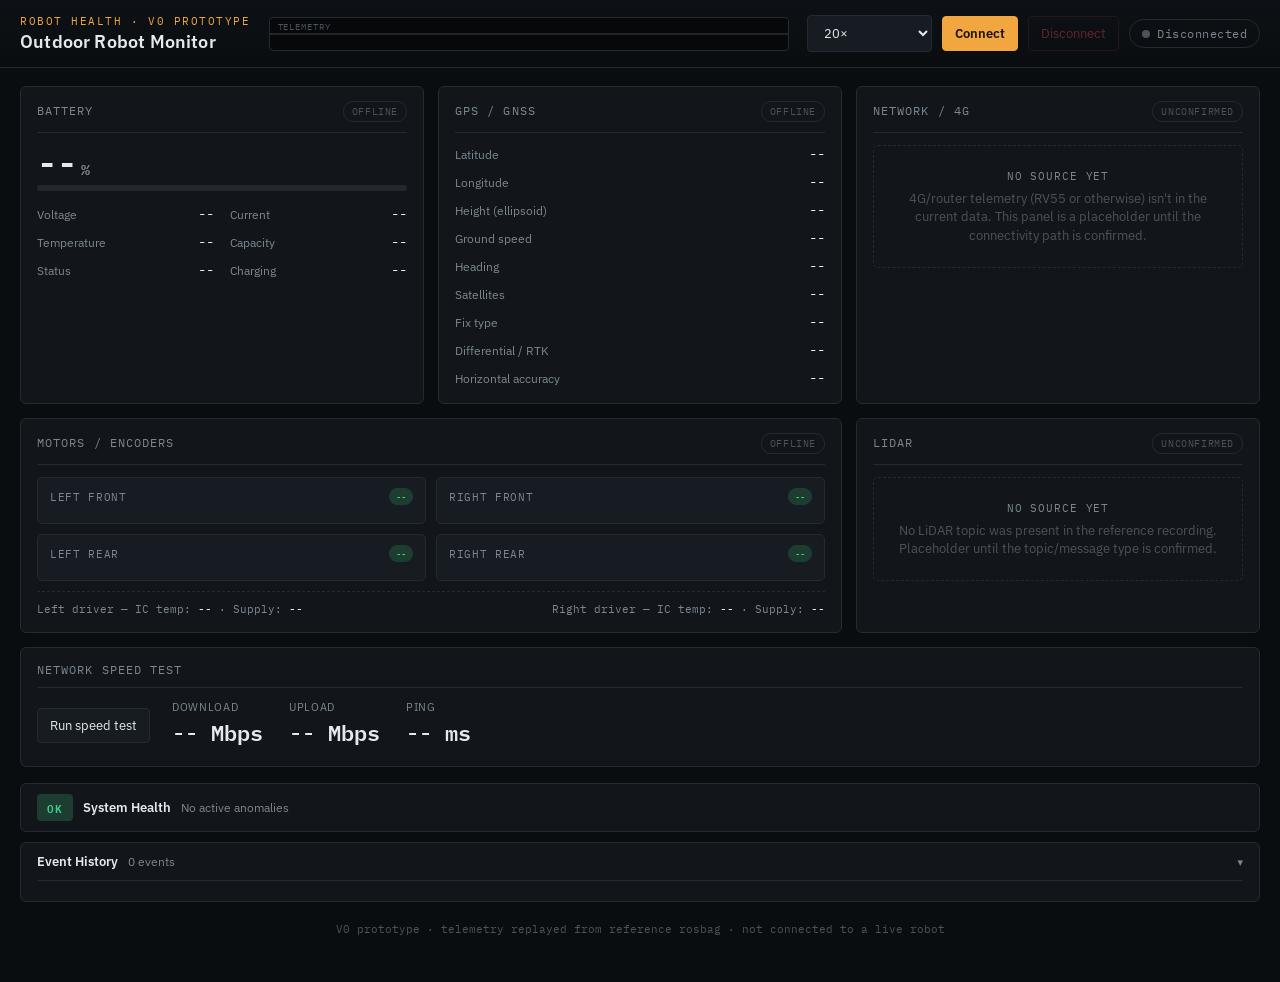
==== frontend/index.html @ 6373ffaf "Initial commit" ====
<!doctype html>
<html lang="en">
<head>
<meta charset="utf-8">
<meta name="viewport" content="width=device-width, initial-scale=1">
<title>Outdoor Robot Monitor — V0</title>
<link rel="stylesheet" href="style.css">
</head>
<body>

<header>
  <div class="header-row">
    <div class="title-block">
      <span class="eyebrow">Robot Health · V0 Prototype</span>
      <h1>Outdoor Robot Monitor</h1>
    </div>

    <div class="pulse-strip">
      <span class="label">telemetry</span>
      <svg id="pulseSvg" viewBox="0 0 300 34" preserveAspectRatio="none"></svg>
    </div>

    <div class="conn-controls">
      <select id="speedSelect">
        <option value="1">1× (real time)</option>
        <option value="5">5×</option>
        <option value="20" selected>20×</option>
        <option value="60">60×</option>
      </select>
      <button id="connectBtn" class="primary">Connect</button>
      <button id="disconnectBtn" class="danger" disabled>Disconnect</button>
      <div id="connPill" class="status-pill offline"><span class="dot"></span><span id="connLabel">Disconnected</span></div>
    </div>
  </div>
</header>

<main>
  <div class="grid">

    <!-- BATTERY -->
    <section class="panel panel-battery">
      <div class="panel-head">
        <span class="panel-title">Battery</span>
        <span class="avail offline" id="avail-battery">OFFLINE</span>
      </div>
      <div class="big-readout" id="batt-pct">--<span class="unit">%</span></div>
      <div class="bar-track"><div class="bar-fill" id="batt-bar"></div></div>
      <div class="readouts" style="margin-top:14px;">
        <div class="ro"><span class="k">Voltage</span><span class="v" id="batt-voltage">--</span></div>
        <div class="ro"><span class="k">Current</span><span class="v" id="batt-current">--</span></div>
        <div class="ro"><span class="k">Temperature</span><span class="v" id="batt-temp">--</span></div>
        <div class="ro"><span class="k">Capacity</span><span class="v" id="batt-capacity">--</span></div>
        <div class="ro"><span class="k">Status</span><span class="v" id="batt-status">--</span></div>
        <div class="ro"><span class="k">Charging</span><span class="v" id="batt-charging">--</span></div>
      </div>
    </section>

    <!-- GPS -->
    <section class="panel panel-gps">
      <div class="panel-head">
        <span class="panel-title">GPS / GNSS</span>
        <span class="avail offline" id="avail-gps">OFFLINE</span>
      </div>
      <div class="readouts wide">
        <div class="ro"><span class="k">Latitude</span><span class="v" id="gps-lat">--</span></div>
        <div class="ro"><span class="k">Longitude</span><span class="v" id="gps-lon">--</span></div>
        <div class="ro"><span class="k">Height (ellipsoid)</span><span class="v" id="gps-height">--</span></div>
        <div class="ro"><span class="k">Ground speed</span><span class="v" id="gps-speed">--</span></div>
        <div class="ro"><span class="k">Heading</span><span class="v" id="gps-heading">--</span></div>
        <div class="ro"><span class="k">Satellites</span><span class="v" id="gps-sats">--</span></div>
        <div class="ro"><span class="k">Fix type</span><span class="v" id="gps-fix">--</span></div>
        <div class="ro"><span class="k">Differential / RTK</span><span class="v" id="gps-diff">--</span></div>
        <div class="ro"><span class="k">Horizontal accuracy</span><span class="v" id="gps-hacc">--</span></div>
      </div>
    </section>

    <!-- NETWORK / 4G -->
    <section class="panel panel-network">
      <div class="panel-head">
        <span class="panel-title">Network / 4G</span>
        <span class="avail offline" id="avail-network">UNCONFIRMED</span>
      </div>
      <div class="placeholder">
        <span class="ph-title">No source yet</span>
        4G/router telemetry (RV55 or otherwise) isn't in the current data.
        This panel is a placeholder until the connectivity path is confirmed.
      </div>
    </section>

    <!-- MOTORS -->
    <section class="panel panel-motors">
      <div class="panel-head">
        <span class="panel-title">Motors / Encoders</span>
        <span class="avail offline" id="avail-motors">OFFLINE</span>
      </div>
      <div class="motor-grid">
        <div class="motor-card">
          <div class="m-head"><span class="m-name">Left Front</span><span class="fault-chip" id="fault-left_front">--</span></div>
          <div class="readouts" id="motor-left_front"></div>
        </div>
        <div class="motor-card">
          <div class="m-head"><span class="m-name">Right Front</span><span class="fault-chip" id="fault-right_front">--</span></div>
          <div class="readouts" id="motor-right_front"></div>
        </div>
        <div class="motor-card">
          <div class="m-head"><span class="m-name">Left Rear</span><span class="fault-chip" id="fault-left_rear">--</span></div>
          <div class="readouts" id="motor-left_rear"></div>
        </div>
        <div class="motor-card">
          <div class="m-head"><span class="m-name">Right Rear</span><span class="fault-chip" id="fault-right_rear">--</span></div>
          <div class="readouts" id="motor-right_rear"></div>
        </div>
      </div>
      <div class="driver-row">
        <span>Left driver — IC temp: <b id="drv-left-temp">--</b> · Supply: <b id="drv-left-volt">--</b></span>
        <span>Right driver — IC temp: <b id="drv-right-temp">--</b> · Supply: <b id="drv-right-volt">--</b></span>
      </div>
    </section>

    <!-- LIDAR -->
    <section class="panel panel-lidar">
      <div class="panel-head">
        <span class="panel-title">LiDAR</span>
        <span class="avail offline" id="avail-lidar">UNCONFIRMED</span>
      </div>
      <div class="placeholder">
        <span class="ph-title">No source yet</span>
        No LiDAR topic was present in the reference recording.
        Placeholder until the topic/message type is confirmed.
      </div>
    </section>

    <!-- SPEED TEST -->
    <section class="panel panel-speed">
      <div class="panel-head">
        <span class="panel-title">Network Speed Test</span>
      </div>
      <div class="speed-row">
        <button id="speedTestBtn">Run speed test</button>
        <div class="speed-metrics">
          <div class="speed-metric"><div class="k">Download</div><div class="v" id="st-down">-- Mbps</div></div>
          <div class="speed-metric"><div class="k">Upload</div><div class="v" id="st-up">-- Mbps</div></div>
          <div class="speed-metric"><div class="k">Ping</div><div class="v" id="st-ping">-- ms</div></div>
        </div>
      </div>
    </section>

  </div>

  <div class="health-banner ok" id="healthBanner">
    <div class="health-banner-head">
      <span class="health-badge" id="healthBadge">OK</span>
      <span class="health-title">System Health</span>
      <span class="health-sub" id="healthSub">No active anomalies</span>
    </div>
    <ul class="health-list" id="healthList"></ul>
  </div>

  <div class="health-history" id="healthHistory">
    <div class="health-history-head" id="healthHistoryToggle">
      <span class="health-title">Event History</span>
      <span class="health-sub" id="healthHistoryCount">0 events</span>
      <span class="health-history-chevron">▾</span>
    </div>
    <ul class="health-list health-history-list" id="healthHistoryList"></ul>
  </div>

  <footer>V0 prototype · telemetry replayed from reference rosbag · not connected to a live robot</footer>
</main>

<script src="app.js"></script>
</body>
</html>
---- frontend/style.css ----
/* Robot Monitoring Dashboard — V0
   Design: dark field-ops console. Monospace for every live numeric readout
   (digits need to align as they tick), a plain sans for labels/UI chrome.
   Signature element: the telemetry pulse strip in the header — an
   oscilloscope-style trace that is literally driven by real message
   arrivals (each tick = one packet in), not decorative animation. */

@import url('https://fonts.googleapis.com/css2?family=IBM+Plex+Mono:wght@400;500;600;700&family=IBM+Plex+Sans:wght@400;500;600&display=swap');

:root {
  --bg:        #0A0D10;
  --panel:     #12161B;
  --panel-2:   #171C22;
  --border:    #232A31;
  --text:      #E4E9ED;
  --text-dim:  #7C8791;
  --text-faint:#4B535B;
  --accent:    #F2A63F;
  --ok:        #3ECF8E;
  --warn:      #F2A63F;
  --err:       #E5484D;
  --mono: 'IBM Plex Mono', ui-monospace, monospace;
  --sans: 'IBM Plex Sans', system-ui, sans-serif;
}

* { box-sizing: border-box; }

body {
  margin: 0;
  background: var(--bg);
  color: var(--text);
  font-family: var(--sans);
  min-height: 100vh;
}

/* ---------- header ---------- */

header {
  border-bottom: 1px solid var(--border);
  background: linear-gradient(180deg, #0D1115, #0A0D10);
  padding: 14px 20px;
}

.header-row {
  display: flex;
  align-items: center;
  gap: 18px;
  flex-wrap: wrap;
}

.title-block { display: flex; flex-direction: column; margin-right: auto; }

.eyebrow {
  font-family: var(--mono);
  font-size: 11px;
  letter-spacing: 0.14em;
  color: var(--accent);
  text-transform: uppercase;
}

h1 {
  font-size: 18px;
  margin: 2px 0 0;
  font-weight: 600;
  letter-spacing: 0.01em;
}

.pulse-strip {
  flex: 1 1 220px;
  min-width: 160px;
  height: 34px;
  background: #06080A;
  border: 1px solid var(--border);
  border-radius: 4px;
  position: relative;
  overflow: hidden;
}
.pulse-strip svg { width: 100%; height: 100%; display: block; }
.pulse-strip .label {
  position: absolute; top: 3px; left: 8px;
  font-family: var(--mono); font-size: 9px; letter-spacing: 0.1em;
  color: var(--text-faint); text-transform: uppercase;
}

.conn-controls { display: flex; align-items: center; gap: 10px; }

select, button {
  font-family: var(--sans);
  font-size: 13px;
  border-radius: 4px;
  border: 1px solid var(--border);
  background: var(--panel-2);
  color: var(--text);
  padding: 8px 12px;
  cursor: pointer;
}
select:focus, button:focus-visible {
  outline: 2px solid var(--accent);
  outline-offset: 1px;
}

button.primary {
  background: var(--accent);
  color: #1A1204;
  border-color: var(--accent);
  font-weight: 600;
}
button.primary:hover { filter: brightness(1.08); }
button.danger {
  background: transparent;
  color: var(--err);
  border-color: #4a2226;
}
button.danger:hover { background: #1c0f10; }
button:disabled { opacity: 0.4; cursor: not-allowed; }

.status-pill {
  font-family: var(--mono);
  font-size: 12px;
  letter-spacing: 0.04em;
  padding: 6px 12px;
  border-radius: 20px;
  border: 1px solid var(--border);
  display: flex; align-items: center; gap: 7px;
  white-space: nowrap;
}
.dot { width: 8px; height: 8px; border-radius: 50%; background: var(--text-faint); flex: none; }
.status-pill.online .dot { background: var(--ok); box-shadow: 0 0 6px var(--ok); }
.status-pill.online { color: var(--ok); border-color: #1c3d2f; }
.status-pill.offline { color: var(--text-dim); }

/* ---------- system health banner ---------- */

.health-banner {
  margin: 16px 0 0;
  border-radius: 6px;
  border: 1px solid var(--border);
  background: var(--panel);
  padding: 10px 16px;
  transition: border-color 0.3s ease, background 0.3s ease;
}
.health-banner-head {
  display: flex;
  align-items: center;
  gap: 10px;
  flex-wrap: wrap;
}
.health-badge {
  font-family: var(--mono);
  font-size: 11px;
  font-weight: 600;
  letter-spacing: 0.08em;
  padding: 4px 10px;
  border-radius: 4px;
  background: #1c3d2f;
  color: var(--ok);
}
.health-banner.warning .health-badge { background: #3d3319; color: var(--warn); }
.health-banner.critical .health-badge { background: #3d1c1f; color: var(--err); }
.health-banner.warning { border-color: #4a3f1f; }
.health-banner.critical { border-color: #4a2226; }

.health-title {
  font-size: 13px;
  font-weight: 600;
  color: var(--text);
}
.health-sub {
  font-size: 12px;
  color: var(--text-dim);
}

.health-list {
  list-style: none;
  margin: 0;
  padding: 0;
}
.health-list:not(:empty) { margin-top: 10px; padding-top: 10px; border-top: 1px solid var(--border); }
.health-list li {
  display: flex;
  align-items: baseline;
  gap: 10px;
  font-size: 12.5px;
  padding: 4px 0;
  color: var(--text-dim);
}
.health-list li .hl-dot {
  width: 7px; height: 7px; border-radius: 50%; flex: none; margin-top: 3px;
  background: var(--warn);
}
.health-list li.critical .hl-dot { background: var(--err); }
.health-list li .hl-signal { font-family: var(--mono); font-size: 11px; color: var(--text); white-space: nowrap; }
.health-list li .hl-msg { color: var(--text-dim); }

/* ---------- health event history (persists past when a flag clears) ---------- */

.health-history {
  margin: 10px 0 0;
  border-radius: 6px;
  border: 1px solid var(--border);
  background: var(--panel);
  padding: 10px 16px;
}
.health-history-head {
  display: flex;
  align-items: center;
  gap: 10px;
  cursor: pointer;
  user-select: none;
}
.health-history-chevron { margin-left: auto; color: var(--text-dim); font-size: 11px; transition: transform 0.15s ease; }
.health-history.collapsed .health-history-chevron { transform: rotate(-90deg); }
.health-history.collapsed .health-history-list { display: none; }

.health-history-list {
  max-height: 260px;
  overflow-y: auto;
  margin-top: 10px;
  padding-top: 10px;
  border-top: 1px solid var(--border);
}
.health-history-list li .hl-time { font-family: var(--mono); font-size: 10.5px; color: var(--text-dim); white-space: nowrap; }
.health-history-list li.cleared { opacity: 0.6; }
.health-history-list li.cleared .hl-dot { background: var(--text-dim); }
.health-history-list li .hl-state { font-size: 10px; text-transform: uppercase; letter-spacing: 0.04em; color: var(--text-dim); }

/* ---------- layout ---------- */

main {
  padding: 18px 20px 40px;
  max-width: 1280px;
  margin: 0 auto;
}

.grid {
  display: grid;
  grid-template-columns: repeat(12, 1fr);
  gap: 14px;
}

.panel {
  background: var(--panel);
  border: 1px solid var(--border);
  border-radius: 6px;
  padding: 14px 16px 16px;
  min-width: 0;
}

.panel-battery  { grid-column: span 4; }
.panel-gps      { grid-column: span 4; }
.panel-network  { grid-column: span 4; }
.panel-motors   { grid-column: span 8; }
.panel-lidar    { grid-column: span 4; }
.panel-speed    { grid-column: span 12; }

@media (max-width: 980px) {
  .panel-battery, .panel-gps, .panel-network, .panel-motors, .panel-lidar, .panel-speed {
    grid-column: span 12;
  }
}

.panel-head {
  display: flex;
  align-items: baseline;
  justify-content: space-between;
  margin-bottom: 12px;
  padding-bottom: 10px;
  border-bottom: 1px solid var(--border);
}

.panel-title {
  font-family: var(--mono);
  font-size: 12px;
  letter-spacing: 0.09em;
  text-transform: uppercase;
  color: var(--text-dim);
}

.avail {
  font-family: var(--mono);
  font-size: 10px;
  letter-spacing: 0.06em;
  padding: 3px 8px;
  border-radius: 10px;
  border: 1px solid var(--border);
  color: var(--text-faint);
}
.avail.online  { color: var(--ok);   border-color: #1c3d2f; }
.avail.stale   { color: var(--warn); border-color: #3d3319; }
.avail.offline { color: var(--text-faint); }

/* ---------- readouts ---------- */

.readouts { display: grid; grid-template-columns: 1fr 1fr; gap: 10px 16px; }
.readouts.wide { grid-template-columns: 1fr; }

.ro {
  display: flex;
  justify-content: space-between;
  align-items: baseline;
  gap: 8px;
}
.ro .k { font-size: 12px; color: var(--text-dim); white-space: nowrap; }
.ro .v {
  font-family: var(--mono);
  font-size: 14px;
  font-weight: 500;
  color: var(--text);
  white-space: nowrap;
  font-variant-numeric: tabular-nums;
}
.ro .v.stale { color: var(--text-faint); }
.ro .v.warn { color: var(--warn); }
.ro .v.err { color: var(--err); }

.big-readout {
  font-family: var(--mono);
  font-size: 34px;
  font-weight: 600;
  line-height: 1;
  font-variant-numeric: tabular-nums;
}
.big-readout .unit { font-size: 15px; color: var(--text-dim); margin-left: 4px; }

.bar-track {
  height: 6px; border-radius: 3px; background: #23282e; overflow: hidden; margin-top: 6px;
}
.bar-fill { height: 100%; background: var(--ok); transition: width 0.3s ease, background 0.3s ease; width: 0%; }

/* ---------- motors ---------- */

.motor-grid {
  display: grid;
  grid-template-columns: 1fr 1fr;
  gap: 10px;
}
.motor-card {
  background: var(--panel-2);
  border: 1px solid var(--border);
  border-radius: 5px;
  padding: 10px 12px;
}
.motor-card .m-head {
  display: flex; justify-content: space-between; align-items: center; margin-bottom: 8px;
}
.motor-card .m-name {
  font-family: var(--mono); font-size: 11px; letter-spacing: 0.06em;
  color: var(--text-dim); text-transform: uppercase;
}
.fault-chip {
  font-family: var(--mono); font-size: 9px; padding: 2px 6px; border-radius: 8px;
  background: #1c3d2f; color: var(--ok); border: 1px solid #1c3d2f;
}
.fault-chip.fault { background: #3d1c1f; color: var(--err); border-color: #3d1c1f; }

.driver-row {
  display: flex; justify-content: space-between; margin-top: 10px; padding-top: 10px;
  border-top: 1px dashed var(--border); font-family: var(--mono); font-size: 11px; color: var(--text-dim);
}
.driver-row b { color: var(--text); font-weight: 500; }

/* ---------- placeholders ---------- */

.placeholder {
  border: 1px dashed var(--border);
  border-radius: 5px;
  padding: 22px 14px;
  text-align: center;
  color: var(--text-faint);
  font-size: 12.5px;
  line-height: 1.5;
}
.placeholder .ph-title {
  font-family: var(--mono); font-size: 11px; letter-spacing: 0.08em;
  color: var(--text-dim); text-transform: uppercase; margin-bottom: 4px; display: block;
}

/* ---------- speed test ---------- */

.speed-row { display: flex; align-items: center; gap: 22px; flex-wrap: wrap; }
.speed-metrics { display: flex; gap: 26px; }
.speed-metric .k { font-size: 11px; color: var(--text-dim); text-transform: uppercase; letter-spacing: 0.06em; }
.speed-metric .v { font-family: var(--mono); font-size: 22px; font-weight: 600; }

footer {
  text-align: center;
  color: var(--text-faint);
  font-size: 11px;
  padding: 20px 0 6px;
  font-family: var(--mono);
}

/* reduced motion */
@media (prefers-reduced-motion: reduce) {
  .bar-fill { transition: none; }
}
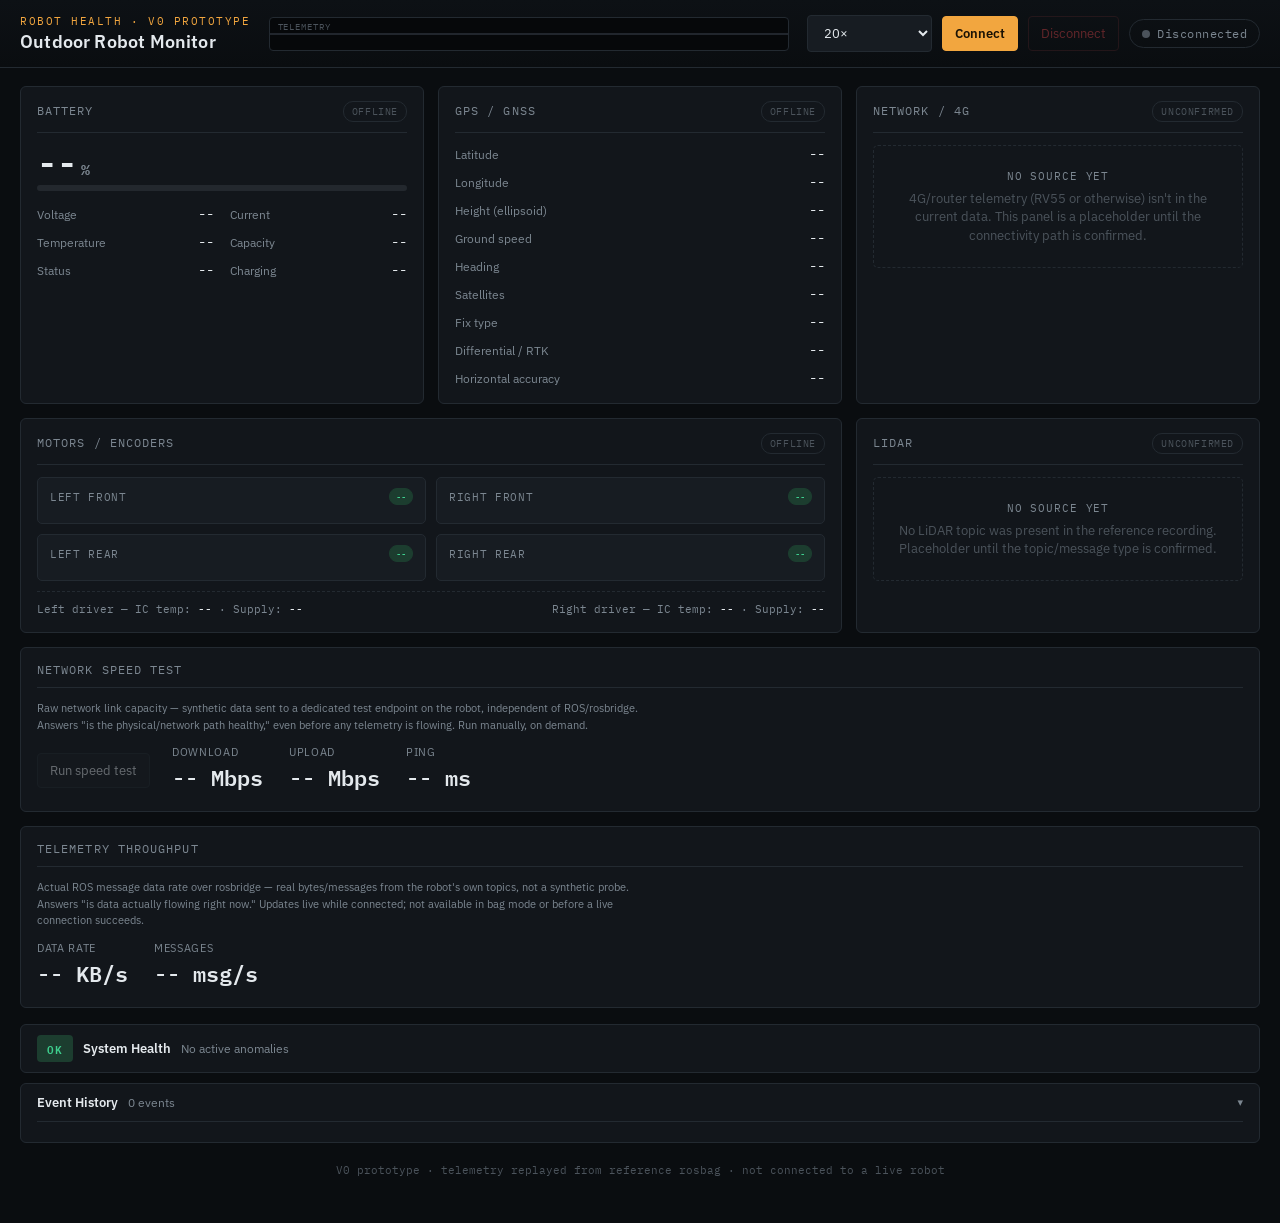
==== commit 325c566a: "new commit" ====
--- a/frontend/index.html
+++ b/frontend/index.html
@@ -135,12 +135,37 @@
       <div class="panel-head">
         <span class="panel-title">Network Speed Test</span>
       </div>
+      <p class="panel-note">
+        Raw network link capacity — synthetic data sent to a dedicated
+        test endpoint on the robot, independent of ROS/rosbridge. Answers
+        "is the physical/network path healthy," even before any telemetry
+        is flowing. Run manually, on demand.
+      </p>
       <div class="speed-row">
         <button id="speedTestBtn">Run speed test</button>
         <div class="speed-metrics">
           <div class="speed-metric"><div class="k">Download</div><div class="v" id="st-down">-- Mbps</div></div>
           <div class="speed-metric"><div class="k">Upload</div><div class="v" id="st-up">-- Mbps</div></div>
           <div class="speed-metric"><div class="k">Ping</div><div class="v" id="st-ping">-- ms</div></div>
+        </div>
+      </div>
+    </section>
+
+    <!-- TELEMETRY THROUGHPUT -->
+    <section class="panel panel-telemetry-throughput">
+      <div class="panel-head">
+        <span class="panel-title">Telemetry Throughput</span>
+      </div>
+      <p class="panel-note">
+        Actual ROS message data rate over rosbridge — real bytes/messages
+        from the robot's own topics, not a synthetic probe. Answers "is
+        data actually flowing right now." Updates live while connected;
+        not available in bag mode or before a live connection succeeds.
+      </p>
+      <div class="speed-row">
+        <div class="speed-metrics">
+          <div class="speed-metric"><div class="k">Data rate</div><div class="v" id="tp-bytes">-- KB/s</div></div>
+          <div class="speed-metric"><div class="k">Messages</div><div class="v" id="tp-msgs">-- msg/s</div></div>
         </div>
       </div>
     </section>
--- a/frontend/style.css
+++ b/frontend/style.css
@@ -252,9 +252,10 @@
 .panel-motors   { grid-column: span 8; }
 .panel-lidar    { grid-column: span 4; }
 .panel-speed    { grid-column: span 12; }
+.panel-telemetry-throughput { grid-column: span 12; }
 
 @media (max-width: 980px) {
-  .panel-battery, .panel-gps, .panel-network, .panel-motors, .panel-lidar, .panel-speed {
+  .panel-battery, .panel-gps, .panel-network, .panel-motors, .panel-lidar, .panel-speed, .panel-telemetry-throughput {
     grid-column: span 12;
   }
 }
@@ -378,6 +379,7 @@
 /* ---------- speed test ---------- */
 
 .speed-row { display: flex; align-items: center; gap: 22px; flex-wrap: wrap; }
+.panel-note { font-size: 11px; color: var(--text-dim); line-height: 1.5; margin: 4px 0 12px; max-width: 620px; }
 .speed-metrics { display: flex; gap: 26px; }
 .speed-metric .k { font-size: 11px; color: var(--text-dim); text-transform: uppercase; letter-spacing: 0.06em; }
 .speed-metric .v { font-family: var(--mono); font-size: 22px; font-weight: 600; }
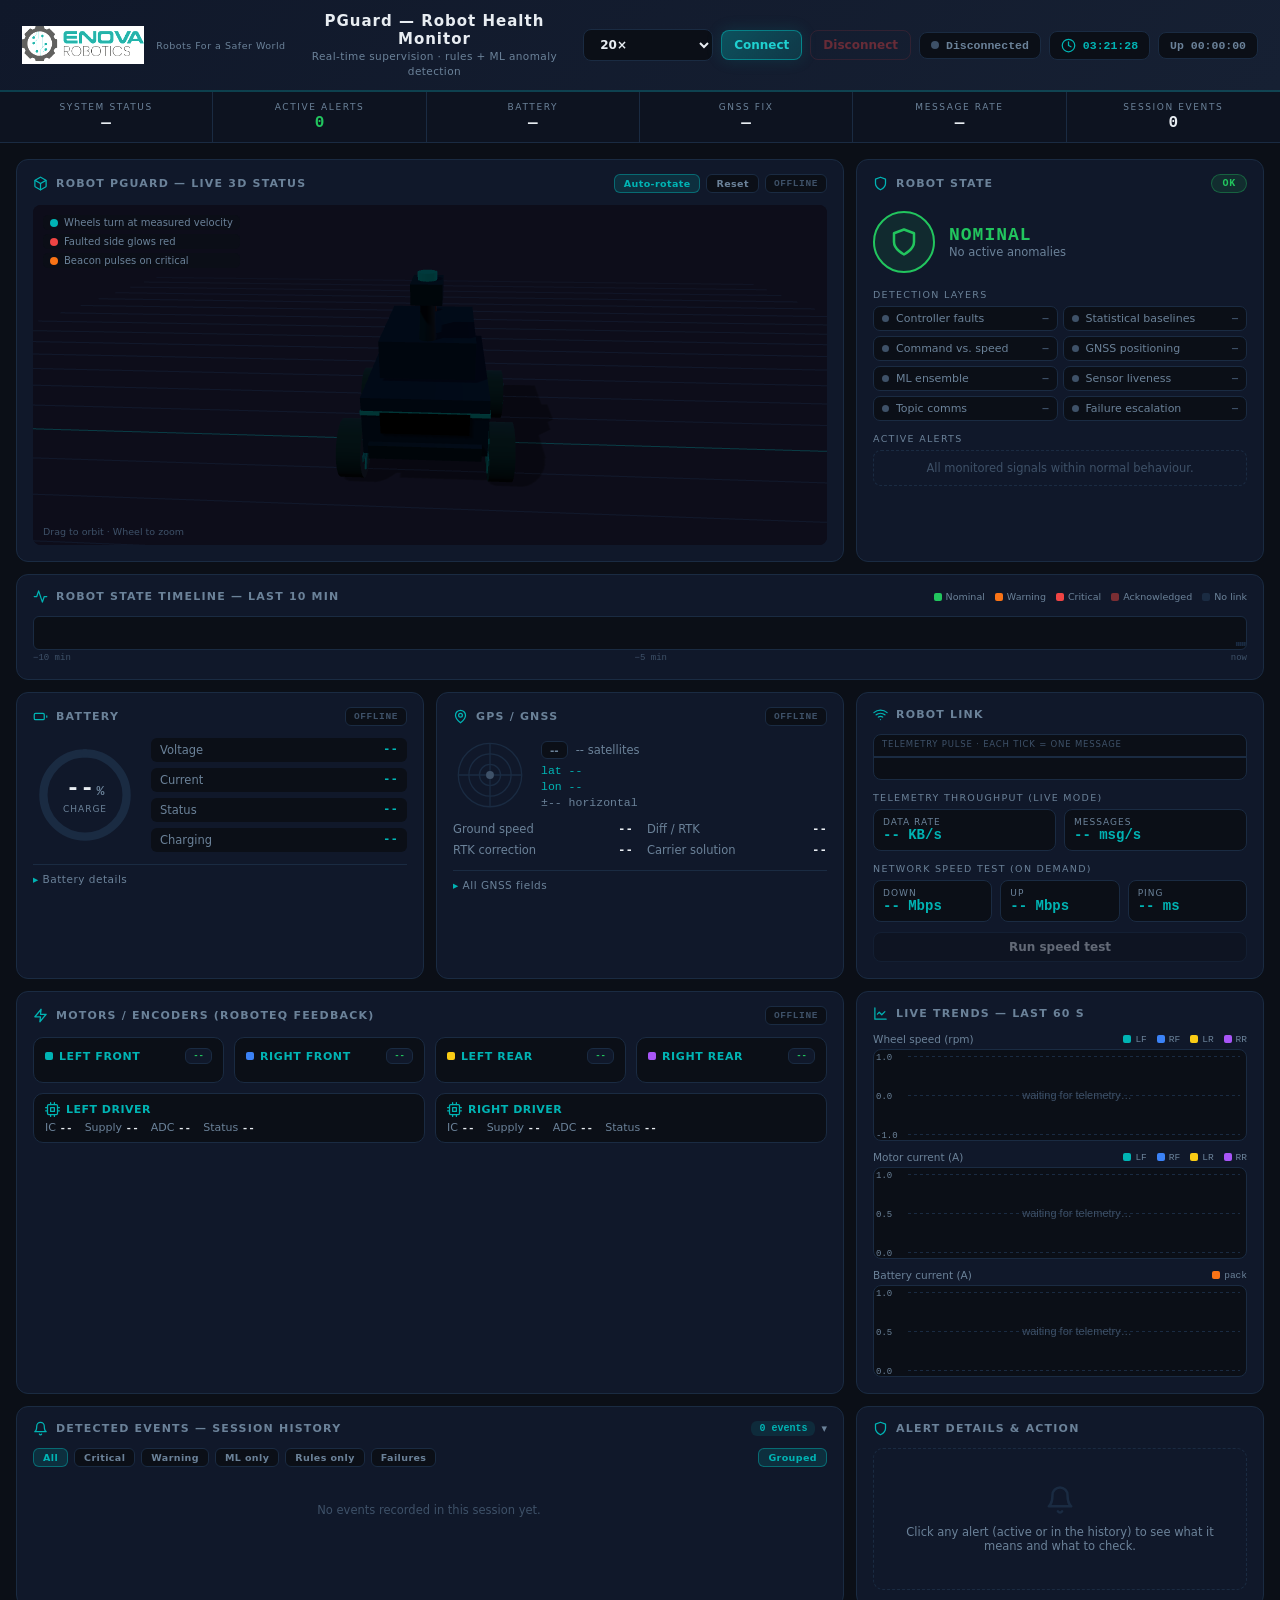
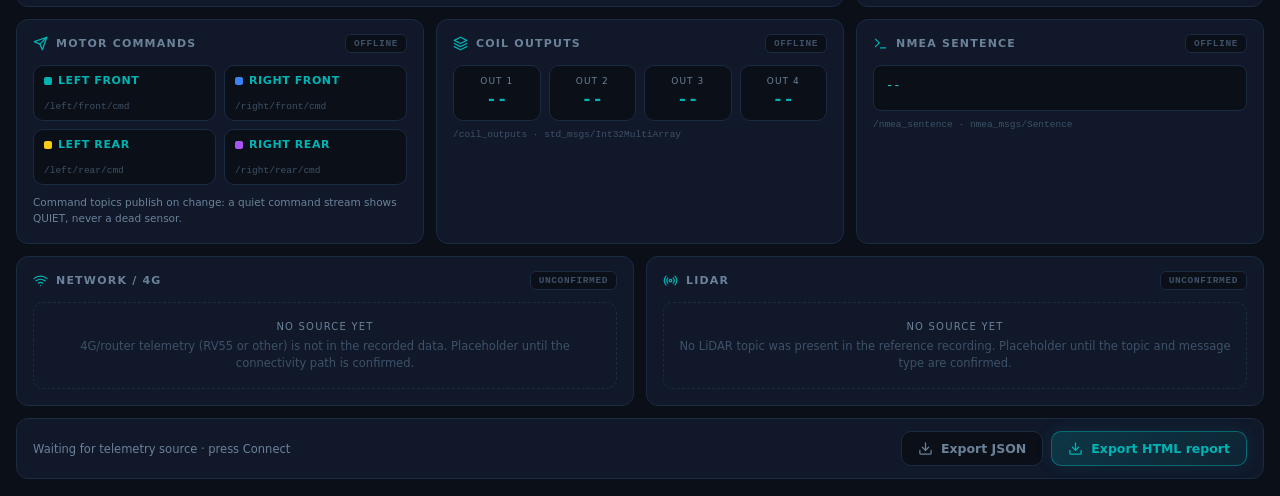
==== commit 211c93c6: "Dashboard redesign, ML detection layer, live-mode fixes Brings the repo up to the current PGuard Rob" ====
--- a/frontend/index.html
+++ b/frontend/index.html
@@ -3,196 +3,410 @@
 <head>
 <meta charset="utf-8">
 <meta name="viewport" content="width=device-width, initial-scale=1">
-<title>Outdoor Robot Monitor — V0</title>
+<title>PGuard — Robot Health Monitor</title>
+<link rel="icon" href="assets/enova.png">
 <link rel="stylesheet" href="style.css">
+<script type="importmap">
+{ "imports": { "three": "./vendor/three.module.min.js" } }
+</script>
 </head>
 <body>
 
-<header>
-  <div class="header-row">
-    <div class="title-block">
-      <span class="eyebrow">Robot Health · V0 Prototype</span>
-      <h1>Outdoor Robot Monitor</h1>
-    </div>
-
-    <div class="pulse-strip">
-      <span class="label">telemetry</span>
-      <svg id="pulseSvg" viewBox="0 0 300 34" preserveAspectRatio="none"></svg>
-    </div>
-
-    <div class="conn-controls">
-      <select id="speedSelect">
-        <option value="1">1× (real time)</option>
-        <option value="5">5×</option>
-        <option value="20" selected>20×</option>
-        <option value="60">60×</option>
-      </select>
-      <button id="connectBtn" class="primary">Connect</button>
-      <button id="disconnectBtn" class="danger" disabled>Disconnect</button>
-      <div id="connPill" class="status-pill offline"><span class="dot"></span><span id="connLabel">Disconnected</span></div>
-    </div>
+<!-- Icon sprite (Lucide-style strokes, inlined so the dashboard works offline on the robot network) -->
+<svg width="0" height="0" style="position:absolute" aria-hidden="true">
+  <defs>
+    <symbol id="i-activity" viewBox="0 0 24 24"><polyline points="22 12 18 12 15 21 9 3 6 12 2 12"/></symbol>
+    <symbol id="i-battery" viewBox="0 0 24 24"><rect x="2" y="7" width="16" height="10" rx="2"/><line x1="22" y1="11" x2="22" y2="13"/></symbol>
+    <symbol id="i-pin" viewBox="0 0 24 24"><path d="M20 10c0 6-8 12-8 12s-8-6-8-12a8 8 0 0 1 16 0Z"/><circle cx="12" cy="10" r="3"/></symbol>
+    <symbol id="i-zap" viewBox="0 0 24 24"><polygon points="13 2 3 14 12 14 11 22 21 10 12 10 13 2"/></symbol>
+    <symbol id="i-cpu" viewBox="0 0 24 24"><rect x="4" y="4" width="16" height="16" rx="2"/><rect x="9" y="9" width="6" height="6"/><path d="M9 1v3M15 1v3M9 20v3M15 20v3M20 9h3M20 14h3M1 9h3M1 14h3"/></symbol>
+    <symbol id="i-bell" viewBox="0 0 24 24"><path d="M6 8a6 6 0 0 1 12 0c0 7 3 9 3 9H3s3-2 3-9"/><path d="M10.3 21a1.94 1.94 0 0 0 3.4 0"/></symbol>
+    <symbol id="i-shield" viewBox="0 0 24 24"><path d="M12 22s8-4 8-10V5l-8-3-8 3v7c0 6 8 10 8 10z"/></symbol>
+    <symbol id="i-gauge" viewBox="0 0 24 24"><path d="m12 14 4-4"/><path d="M3.34 19a10 10 0 1 1 17.32 0"/></symbol>
+    <symbol id="i-wifi" viewBox="0 0 24 24"><path d="M5 12.55a11 11 0 0 1 14.08 0"/><path d="M1.42 9a16 16 0 0 1 21.16 0"/><path d="M8.53 16.11a6 6 0 0 1 6.95 0"/><line x1="12" y1="20" x2="12.01" y2="20"/></symbol>
+    <symbol id="i-wifi-off" viewBox="0 0 24 24"><line x1="1" y1="1" x2="23" y2="23"/><path d="M16.72 11.06A10.94 10.94 0 0 1 19 12.55"/><path d="M5 12.55a10.94 10.94 0 0 1 5.17-2.39"/><path d="M10.71 5.05A16 16 0 0 1 22.58 9"/><path d="M1.42 9a15.91 15.91 0 0 1 4.7-2.88"/><path d="M8.53 16.11a6 6 0 0 1 6.95 0"/><line x1="12" y1="20" x2="12.01" y2="20"/></symbol>
+    <symbol id="i-download" viewBox="0 0 24 24"><path d="M21 15v4a2 2 0 0 1-2 2H5a2 2 0 0 1-2-2v-4"/><polyline points="7 10 12 15 17 10"/><line x1="12" y1="15" x2="12" y2="3"/></symbol>
+    <symbol id="i-clock" viewBox="0 0 24 24"><circle cx="12" cy="12" r="10"/><polyline points="12 6 12 12 16 14"/></symbol>
+    <symbol id="i-terminal" viewBox="0 0 24 24"><polyline points="4 17 10 11 4 5"/><line x1="12" y1="19" x2="20" y2="19"/></symbol>
+    <symbol id="i-box" viewBox="0 0 24 24"><path d="M21 16V8a2 2 0 0 0-1-1.73l-7-4a2 2 0 0 0-2 0l-7 4A2 2 0 0 0 3 8v8a2 2 0 0 0 1 1.73l7 4a2 2 0 0 0 2 0l7-4A2 2 0 0 0 21 16z"/><polyline points="3.27 6.96 12 12.01 20.73 6.96"/><line x1="12" y1="22.08" x2="12" y2="12"/></symbol>
+    <symbol id="i-chart" viewBox="0 0 24 24"><path d="M3 3v18h18"/><path d="m19 9-5 5-4-4-3 3"/></symbol>
+    <symbol id="i-layers" viewBox="0 0 24 24"><polygon points="12 2 2 7 12 12 22 7 12 2"/><polyline points="2 17 12 22 22 17"/><polyline points="2 12 12 17 22 12"/></symbol>
+    <symbol id="i-radar" viewBox="0 0 24 24"><circle cx="12" cy="12" r="2"/><path d="M16.24 7.76a6 6 0 0 1 0 8.49M7.76 16.24a6 6 0 0 1 0-8.49M19.07 4.93a10 10 0 0 1 0 14.14M4.93 19.07a10 10 0 0 1 0-14.14"/></symbol>
+    <symbol id="i-send" viewBox="0 0 24 24"><line x1="22" y1="2" x2="11" y2="13"/><polygon points="22 2 15 22 11 13 2 9 22 2"/></symbol>
+  </defs>
+</svg>
+
+<header class="topbar">
+  <a class="brand" href="https://www.enovarobotics.eu/" target="_blank" rel="noopener noreferrer">
+    <img src="assets/enova.png" alt="Enova Robotics">
+    <span class="tagline">Robots For a Safer World</span>
+  </a>
+
+  <div class="title-block">
+    <h1>PGuard — Robot Health Monitor</h1>
+    <span class="subtitle">Real-time supervision · rules + ML anomaly detection</span>
+  </div>
+
+  <div class="conn-controls">
+    <select id="speedSelect" title="Replay speed (bag mode only)">
+      <option value="1">1× real time</option>
+      <option value="5">5×</option>
+      <option value="20" selected>20×</option>
+      <option value="60">60×</option>
+    </select>
+    <button id="connectBtn" class="primary">Connect</button>
+    <button id="disconnectBtn" class="danger" disabled>Disconnect</button>
+    <div id="connPill" class="status-pill offline"><span class="dot"></span><span id="connLabel">Disconnected</span></div>
+    <div class="chip-box"><svg class="ic"><use href="#i-clock"/></svg><span id="hdr-clock" class="mono teal">--:--:--</span></div>
+    <div class="chip-box"><span class="mono dim">Up <span id="hdr-uptime">00:00:00</span></span></div>
   </div>
 </header>
 
+<div id="dropBanner" class="drop-banner" hidden>
+  <svg class="ic"><use href="#i-wifi-off"/></svg>
+  <b>TELEMETRY LINK LOST</b>
+  <span>Last data: <span class="mono" id="drop-last">—</span></span>
+  <span class="grow"></span>
+  <span class="drop-hint" id="drop-hint">Reconnecting automatically…</span>
+</div>
+
+<!-- STATS BAR -->
+<div class="stats-bar">
+  <div class="stat"><span class="stat-k">System status</span><span class="stat-v" id="st-system">—</span></div>
+  <div class="stat"><span class="stat-k">Active alerts</span><span class="stat-v" id="st-active">0</span></div>
+  <div class="stat"><span class="stat-k">Battery</span><span class="stat-v" id="st-batt">—</span></div>
+  <div class="stat"><span class="stat-k">GNSS fix</span><span class="stat-v" id="st-fix">—</span></div>
+  <div class="stat"><span class="stat-k">Message rate</span><span class="stat-v" id="st-rate">—</span></div>
+  <div class="stat"><span class="stat-k">Session events</span><span class="stat-v" id="st-events">0</span></div>
+</div>
+
 <main>
   <div class="grid">
 
+    <!-- 3D ROBOT (hero) -->
+    <section class="panel panel-3d" id="panel3d">
+      <div class="panel-head">
+        <span class="panel-title"><svg class="ic"><use href="#i-box"/></svg>Robot PGuard — Live 3D status</span>
+        <span class="head-tools">
+          <button id="r3d-auto" class="mini-btn active" title="Toggle turntable">Auto-rotate</button>
+          <button id="r3d-reset" class="mini-btn" title="Reset view">Reset</button>
+          <span class="avail offline" id="avail-3d">OFFLINE</span>
+        </span>
+      </div>
+      <div id="robot3d">
+        <canvas id="robot3d-canvas"></canvas>
+        <div class="r3d-legend">
+          <span><i class="lg lg-wheel"></i>Wheels turn at measured velocity</span>
+          <span><i class="lg lg-fault"></i>Faulted side glows red</span>
+          <span><i class="lg lg-beacon"></i>Beacon pulses on critical</span>
+        </div>
+        <div class="r3d-hint">Drag to orbit · Wheel to zoom</div>
+      </div>
+      <div id="robot3d-fallback" hidden>3D view unavailable (WebGL disabled in this browser)</div>
+    </section>
+
+    <!-- ROBOT STATE (active alerts) -->
+    <section class="panel panel-state health-banner ok" id="healthBanner">
+      <div class="panel-head">
+        <span class="panel-title"><svg class="ic"><use href="#i-shield"/></svg>Robot state</span>
+        <span class="health-badge" id="healthBadge">OK</span>
+      </div>
+      <div class="state-hero">
+        <div class="state-ring"><svg class="ic big"><use href="#i-shield"/></svg></div>
+        <div>
+          <div class="state-label" id="stateLabel">NOMINAL</div>
+          <div class="health-sub" id="healthSub">No active anomalies</div>
+        </div>
+      </div>
+      <div class="sub-title">Detection layers</div>
+      <div class="detectors" id="detectors"></div>
+      <div class="sub-title">Active alerts</div>
+      <ul class="health-list" id="healthList"></ul>
+      <div class="empty-note" id="healthEmpty">All monitored signals within normal behaviour.</div>
+    </section>
+
+    <!-- STATE TIMELINE -->
+    <section class="panel panel-timeline">
+      <div class="panel-head">
+        <span class="panel-title"><svg class="ic"><use href="#i-activity"/></svg>Robot state timeline — last 10 min</span>
+        <span class="legend tl-legend"><i class="sw tl-ok"></i>Nominal<i class="sw tl-warn"></i>Warning<i class="sw tl-crit"></i>Critical<i class="sw tl-ack"></i>Acknowledged<i class="sw tl-off"></i>No link</span>
+      </div>
+      <canvas id="stateTimeline" class="timeline"></canvas>
+      <div class="tl-axis"><span>−10 min</span><span>−5 min</span><span>now</span></div>
+    </section>
+
     <!-- BATTERY -->
     <section class="panel panel-battery">
       <div class="panel-head">
-        <span class="panel-title">Battery</span>
+        <span class="panel-title"><svg class="ic"><use href="#i-battery"/></svg>Battery</span>
         <span class="avail offline" id="avail-battery">OFFLINE</span>
       </div>
-      <div class="big-readout" id="batt-pct">--<span class="unit">%</span></div>
-      <div class="bar-track"><div class="bar-fill" id="batt-bar"></div></div>
-      <div class="readouts" style="margin-top:14px;">
-        <div class="ro"><span class="k">Voltage</span><span class="v" id="batt-voltage">--</span></div>
-        <div class="ro"><span class="k">Current</span><span class="v" id="batt-current">--</span></div>
-        <div class="ro"><span class="k">Temperature</span><span class="v" id="batt-temp">--</span></div>
-        <div class="ro"><span class="k">Capacity</span><span class="v" id="batt-capacity">--</span></div>
-        <div class="ro"><span class="k">Status</span><span class="v" id="batt-status">--</span></div>
-        <div class="ro"><span class="k">Charging</span><span class="v" id="batt-charging">--</span></div>
-      </div>
+      <div class="batt-top">
+        <div class="gauge">
+          <svg viewBox="0 0 100 100">
+            <circle class="g-track" cx="50" cy="50" r="40"/>
+            <circle class="g-fill" id="batt-ring" cx="50" cy="50" r="40"/>
+          </svg>
+          <div class="gauge-center">
+            <div class="gauge-val" id="batt-pct">--<span class="unit">%</span></div>
+            <div class="gauge-lbl">charge</div>
+          </div>
+        </div>
+        <div class="kv-stack">
+          <div class="kv"><span class="k">Voltage</span><span class="v" id="batt-voltage">--</span></div>
+          <div class="kv"><span class="k">Current</span><span class="v" id="batt-current">--</span></div>
+          <div class="kv"><span class="k">Status</span><span class="v" id="batt-status">--</span></div>
+          <div class="kv"><span class="k">Charging</span><span class="v" id="batt-charging">--</span></div>
+        </div>
+      </div>
+      <details class="more">
+        <summary>Battery details</summary>
+        <div class="readouts">
+          <div class="ro"><span class="k">Capacity</span><span class="v" id="batt-capacity">--</span></div>
+          <div class="ro"><span class="k">Charge</span><span class="v" id="batt-charge">--</span></div>
+          <div class="ro"><span class="k">Health</span><span class="v" id="batt-health">--</span></div>
+          <div class="ro"><span class="k">Technology</span><span class="v" id="batt-tech">--</span></div>
+          <div class="ro"><span class="k">Present</span><span class="v" id="batt-present">--</span></div>
+          <div class="ro"><span class="k">Location</span><span class="v" id="batt-location">--</span></div>
+          <div class="ro full"><span class="k">Cell voltages</span><span class="v" id="batt-cellv">--</span></div>
+          <div class="ro full"><span class="k">Serial number</span><span class="v" id="batt-serial">--</span></div>
+        </div>
+      </details>
     </section>
 
     <!-- GPS -->
     <section class="panel panel-gps">
       <div class="panel-head">
-        <span class="panel-title">GPS / GNSS</span>
+        <span class="panel-title"><svg class="ic"><use href="#i-pin"/></svg>GPS / GNSS</span>
         <span class="avail offline" id="avail-gps">OFFLINE</span>
       </div>
-      <div class="readouts wide">
-        <div class="ro"><span class="k">Latitude</span><span class="v" id="gps-lat">--</span></div>
-        <div class="ro"><span class="k">Longitude</span><span class="v" id="gps-lon">--</span></div>
-        <div class="ro"><span class="k">Height (ellipsoid)</span><span class="v" id="gps-height">--</span></div>
+      <div class="gps-top">
+        <svg class="sky" viewBox="0 0 56 56" aria-hidden="true">
+          <circle cx="28" cy="28" r="24"/><circle cx="28" cy="28" r="16"/><circle cx="28" cy="28" r="8"/>
+          <line x1="28" y1="4" x2="28" y2="52"/><line x1="4" y1="28" x2="52" y2="28"/>
+          <circle class="sky-dot" id="sky-dot" cx="28" cy="28" r="3"/>
+        </svg>
+        <div class="gps-main">
+          <div class="gps-badges"><span class="fix-badge" id="gps-fix">--</span><span class="dim small"><span id="gps-sats">--</span> satellites</span></div>
+          <div class="mono teal small">lat <span id="gps-lat">--</span></div>
+          <div class="mono teal small">lon <span id="gps-lon">--</span></div>
+          <div class="mono dim small">±<span id="gps-hacc">--</span> horizontal</div>
+        </div>
+      </div>
+      <div class="readouts compact">
         <div class="ro"><span class="k">Ground speed</span><span class="v" id="gps-speed">--</span></div>
-        <div class="ro"><span class="k">Heading</span><span class="v" id="gps-heading">--</span></div>
-        <div class="ro"><span class="k">Satellites</span><span class="v" id="gps-sats">--</span></div>
-        <div class="ro"><span class="k">Fix type</span><span class="v" id="gps-fix">--</span></div>
-        <div class="ro"><span class="k">Differential / RTK</span><span class="v" id="gps-diff">--</span></div>
-        <div class="ro"><span class="k">Horizontal accuracy</span><span class="v" id="gps-hacc">--</span></div>
-      </div>
-    </section>
-
-    <!-- NETWORK / 4G -->
-    <section class="panel panel-network">
-      <div class="panel-head">
-        <span class="panel-title">Network / 4G</span>
-        <span class="avail offline" id="avail-network">UNCONFIRMED</span>
-      </div>
-      <div class="placeholder">
-        <span class="ph-title">No source yet</span>
-        4G/router telemetry (RV55 or otherwise) isn't in the current data.
-        This panel is a placeholder until the connectivity path is confirmed.
-      </div>
+        <div class="ro"><span class="k">Diff / RTK</span><span class="v" id="gps-diff">--</span></div>
+        <div class="ro"><span class="k">RTK correction</span><span class="v" id="gps-rtk">--</span></div>
+        <div class="ro"><span class="k">Carrier solution</span><span class="v" id="gps-carrier">--</span></div>
+      </div>
+      <details class="more">
+        <summary>All GNSS fields</summary>
+        <div class="readouts one">
+          <div class="ro"><span class="k">Height (ellipsoid)</span><span class="v" id="gps-height">--</span></div>
+          <div class="ro"><span class="k">Height (MSL)</span><span class="v" id="gps-hmsl">--</span></div>
+          <div class="ro"><span class="k">Velocity (N/E/D)</span><span class="v" id="gps-velned">--</span></div>
+          <div class="ro"><span class="k">Heading (vehicle)</span><span class="v" id="gps-heading">--</span></div>
+          <div class="ro"><span class="k">Heading (motion)</span><span class="v" id="gps-motion-heading">--</span></div>
+          <div class="ro"><span class="k">Vertical accuracy</span><span class="v" id="gps-vacc">--</span></div>
+          <div class="ro"><span class="k">Velocity accuracy</span><span class="v" id="gps-velacc">--</span></div>
+          <div class="ro"><span class="k">Magnetic declination</span><span class="v" id="gps-magdec">--</span></div>
+        </div>
+      </details>
+    </section>
+
+    <!-- LINK: pulse + throughput + speed test -->
+    <section class="panel panel-link">
+      <div class="panel-head">
+        <span class="panel-title"><svg class="ic"><use href="#i-wifi"/></svg>Robot link</span>
+      </div>
+      <div class="pulse-strip">
+        <span class="label">telemetry pulse · each tick = one message</span>
+        <svg id="pulseSvg" viewBox="0 0 300 34" preserveAspectRatio="none"></svg>
+      </div>
+      <div class="sub-title">Telemetry throughput <span class="dim">(live mode)</span></div>
+      <div class="metric-row">
+        <div class="metric"><div class="k">Data rate</div><div class="v" id="tp-bytes">-- KB/s</div></div>
+        <div class="metric"><div class="k">Messages</div><div class="v" id="tp-msgs">-- msg/s</div></div>
+      </div>
+      <div class="sub-title">Network speed test <span class="dim">(on demand)</span></div>
+      <div class="metric-row">
+        <div class="metric"><div class="k">Down</div><div class="v" id="st-down">-- Mbps</div></div>
+        <div class="metric"><div class="k">Up</div><div class="v" id="st-up">-- Mbps</div></div>
+        <div class="metric"><div class="k">Ping</div><div class="v" id="st-ping">-- ms</div></div>
+      </div>
+      <button id="speedTestBtn" class="wide-btn">Run speed test</button>
     </section>
 
     <!-- MOTORS -->
     <section class="panel panel-motors">
       <div class="panel-head">
-        <span class="panel-title">Motors / Encoders</span>
+        <span class="panel-title"><svg class="ic"><use href="#i-zap"/></svg>Motors / encoders (Roboteq feedback)</span>
         <span class="avail offline" id="avail-motors">OFFLINE</span>
       </div>
       <div class="motor-grid">
         <div class="motor-card">
-          <div class="m-head"><span class="m-name">Left Front</span><span class="fault-chip" id="fault-left_front">--</span></div>
+          <div class="m-head"><span class="m-name"><i class="sw c1"></i>Left front</span><span class="fault-chip" id="fault-left_front">--</span></div>
           <div class="readouts" id="motor-left_front"></div>
         </div>
         <div class="motor-card">
-          <div class="m-head"><span class="m-name">Right Front</span><span class="fault-chip" id="fault-right_front">--</span></div>
+          <div class="m-head"><span class="m-name"><i class="sw c2"></i>Right front</span><span class="fault-chip" id="fault-right_front">--</span></div>
           <div class="readouts" id="motor-right_front"></div>
         </div>
         <div class="motor-card">
-          <div class="m-head"><span class="m-name">Left Rear</span><span class="fault-chip" id="fault-left_rear">--</span></div>
+          <div class="m-head"><span class="m-name"><i class="sw c3"></i>Left rear</span><span class="fault-chip" id="fault-left_rear">--</span></div>
           <div class="readouts" id="motor-left_rear"></div>
         </div>
         <div class="motor-card">
-          <div class="m-head"><span class="m-name">Right Rear</span><span class="fault-chip" id="fault-right_rear">--</span></div>
+          <div class="m-head"><span class="m-name"><i class="sw c4"></i>Right rear</span><span class="fault-chip" id="fault-right_rear">--</span></div>
           <div class="readouts" id="motor-right_rear"></div>
         </div>
       </div>
       <div class="driver-row">
-        <span>Left driver — IC temp: <b id="drv-left-temp">--</b> · Supply: <b id="drv-left-volt">--</b></span>
-        <span>Right driver — IC temp: <b id="drv-right-temp">--</b> · Supply: <b id="drv-right-volt">--</b></span>
-      </div>
-    </section>
-
-    <!-- LIDAR -->
-    <section class="panel panel-lidar">
-      <div class="panel-head">
-        <span class="panel-title">LiDAR</span>
+        <div class="driver"><span class="drv-name"><svg class="ic"><use href="#i-cpu"/></svg>Left driver</span>
+          <span>IC <b id="drv-left-temp">--</b></span><span>Supply <b id="drv-left-volt">--</b></span><span>ADC <b id="drv-left-adc">--</b></span><span>Status <b id="drv-left-status">--</b></span></div>
+        <div class="driver"><span class="drv-name"><svg class="ic"><use href="#i-cpu"/></svg>Right driver</span>
+          <span>IC <b id="drv-right-temp">--</b></span><span>Supply <b id="drv-right-volt">--</b></span><span>ADC <b id="drv-right-adc">--</b></span><span>Status <b id="drv-right-status">--</b></span></div>
+      </div>
+    </section>
+
+    <!-- LIVE CHARTS -->
+    <section class="panel panel-charts">
+      <div class="panel-head">
+        <span class="panel-title"><svg class="ic"><use href="#i-chart"/></svg>Live trends — last 60 s</span>
+      </div>
+      <div class="chart-block">
+        <div class="chart-head"><span>Wheel speed (rpm)</span><span class="legend"><i class="sw c1"></i>LF<i class="sw c2"></i>RF<i class="sw c3"></i>LR<i class="sw c4"></i>RR</span></div>
+        <canvas id="chart-speed" class="chart"></canvas>
+      </div>
+      <div class="chart-block">
+        <div class="chart-head"><span>Motor current (A)</span><span class="legend"><i class="sw c1"></i>LF<i class="sw c2"></i>RF<i class="sw c3"></i>LR<i class="sw c4"></i>RR</span></div>
+        <canvas id="chart-current" class="chart"></canvas>
+      </div>
+      <div class="chart-block">
+        <div class="chart-head"><span>Battery current (A)</span><span class="legend"><i class="sw c5"></i>pack</span></div>
+        <canvas id="chart-batt" class="chart"></canvas>
+      </div>
+    </section>
+
+    <!-- EVENT HISTORY (alert feed) -->
+    <section class="panel panel-history health-history" id="healthHistory">
+      <div class="panel-head health-history-head" id="healthHistoryToggle">
+        <span class="panel-title"><svg class="ic"><use href="#i-bell"/></svg>Detected events — session history</span>
+        <span class="head-tools">
+          <span class="count-badge" id="healthHistoryCount">0 events</span>
+          <span class="health-history-chevron">▾</span>
+        </span>
+      </div>
+      <div class="health-history-tools">
+        <div class="filter-chips" role="group" aria-label="Filter events">
+          <button class="filter-chip active" data-filter="all">All</button>
+          <button class="filter-chip" data-filter="critical">Critical</button>
+          <button class="filter-chip" data-filter="warning">Warning</button>
+          <button class="filter-chip" data-filter="ml">ML only</button>
+          <button class="filter-chip" data-filter="rules">Rules only</button>
+          <button class="filter-chip" data-filter="failure">Failures</button>
+        </div>
+        <button id="groupToggle" class="ghost-btn"title="Group co-active fault + ML events into incidents (display only)">Grouped</button>
+      </div>
+      <ul class="health-list health-history-list" id="healthHistoryList"></ul>
+    </section>
+
+    <!-- ALERT DETAIL -->
+    <section class="panel panel-detail" id="alertDetail">
+      <div class="panel-head">
+        <span class="panel-title"><svg class="ic"><use href="#i-shield"/></svg>Alert details &amp; action</span>
+        <span class="health-badge" id="ad-sev" hidden>—</span>
+      </div>
+      <div class="ad-empty" id="ad-empty">
+        <svg class="ic big"><use href="#i-bell"/></svg>
+        <span>Click any alert (active or in the history) to see what it means and what to check.</span>
+      </div>
+      <div class="ad-body" id="ad-body" hidden>
+        <div class="ad-box">
+          <div class="ad-k">Alert</div>
+          <div class="ad-title" id="ad-title">—</div>
+          <div class="ad-meta" id="ad-meta">—</div>
+        </div>
+        <div class="ad-row">
+          <div class="ad-box"><div class="ad-k">Detector</div><div class="ad-v" id="ad-kind">—</div></div>
+          <div class="ad-box"><div class="ad-k">Capability at risk</div><div class="ad-v" id="ad-cap">—</div></div>
+        </div>
+        <div class="ad-box"><div class="ad-k">What it means</div><div class="ad-text" id="ad-means">—</div></div>
+        <div class="ad-box ad-action"><div class="ad-k">Recommended action</div><ul class="ad-list" id="ad-action"></ul></div>
+        <div class="ad-box"><div class="ad-k">Raw detector message</div><div class="ad-raw" id="ad-raw">—</div></div>
+        <button id="ad-ack" class="wide-btn">Acknowledge</button>
+      </div>
+    </section>
+
+    <!-- MOTOR COMMANDS -->
+    <section class="panel panel-commands">
+      <div class="panel-head">
+        <span class="panel-title"><svg class="ic"><use href="#i-send"/></svg>Motor commands</span>
+        <span class="avail offline" id="avail-cmd-motors">OFFLINE</span>
+      </div>
+      <div class="cmd-grid">
+        <div class="cmd-cell"><span class="m-name"><i class="sw c1"></i>Left front</span><div class="readouts one" id="cmd-left-front"></div><div class="topic-source">/left/front/cmd</div></div>
+        <div class="cmd-cell"><span class="m-name"><i class="sw c2"></i>Right front</span><div class="readouts one" id="cmd-right-front"></div><div class="topic-source">/right/front/cmd</div></div>
+        <div class="cmd-cell"><span class="m-name"><i class="sw c3"></i>Left rear</span><div class="readouts one" id="cmd-left-rear"></div><div class="topic-source">/left/rear/cmd</div></div>
+        <div class="cmd-cell"><span class="m-name"><i class="sw c4"></i>Right rear</span><div class="readouts one" id="cmd-right-rear"></div><div class="topic-source">/right/rear/cmd</div></div>
+      </div>
+      <div class="panel-note">Command topics publish on change: a quiet command stream shows QUIET, never a dead sensor.</div>
+    </section>
+
+    <!-- COIL OUTPUTS -->
+    <section class="panel panel-coil">
+      <div class="panel-head">
+        <span class="panel-title"><svg class="ic"><use href="#i-layers"/></svg>Coil outputs</span>
+        <span class="avail offline" id="avail-coil-outputs">OFFLINE</span>
+      </div>
+      <div class="coil-grid">
+        <div class="coil"><span class="k">OUT 1</span><span class="v" id="coil-0">--</span></div>
+        <div class="coil"><span class="k">OUT 2</span><span class="v" id="coil-1">--</span></div>
+        <div class="coil"><span class="k">OUT 3</span><span class="v" id="coil-2">--</span></div>
+        <div class="coil"><span class="k">OUT 4</span><span class="v" id="coil-3">--</span></div>
+      </div>
+      <div class="topic-source">/coil_outputs · std_msgs/Int32MultiArray</div>
+    </section>
+
+    <!-- NMEA -->
+    <section class="panel panel-nmea">
+      <div class="panel-head">
+        <span class="panel-title"><svg class="ic"><use href="#i-terminal"/></svg>NMEA sentence</span>
+        <span class="avail offline" id="avail-nmea">OFFLINE</span>
+      </div>
+      <div class="nmea-value" id="nmea-sentence">--</div>
+      <div class="topic-source">/nmea_sentence · nmea_msgs/Sentence</div>
+    </section>
+
+    <!-- PLACEHOLDERS -->
+    <section class="panel panel-ph">
+      <div class="panel-head">
+        <span class="panel-title"><svg class="ic"><use href="#i-wifi"/></svg>Network / 4G</span>
+        <span class="avail offline" id="avail-network">UNCONFIRMED</span>
+      </div>
+      <div class="placeholder"><span class="ph-title">No source yet</span>4G/router telemetry (RV55 or other) is not in the recorded data. Placeholder until the connectivity path is confirmed.</div>
+    </section>
+    <section class="panel panel-ph">
+      <div class="panel-head">
+        <span class="panel-title"><svg class="ic"><use href="#i-radar"/></svg>LiDAR</span>
         <span class="avail offline" id="avail-lidar">UNCONFIRMED</span>
       </div>
-      <div class="placeholder">
-        <span class="ph-title">No source yet</span>
-        No LiDAR topic was present in the reference recording.
-        Placeholder until the topic/message type is confirmed.
-      </div>
-    </section>
-
-    <!-- SPEED TEST -->
-    <section class="panel panel-speed">
-      <div class="panel-head">
-        <span class="panel-title">Network Speed Test</span>
-      </div>
-      <p class="panel-note">
-        Raw network link capacity — synthetic data sent to a dedicated
-        test endpoint on the robot, independent of ROS/rosbridge. Answers
-        "is the physical/network path healthy," even before any telemetry
-        is flowing. Run manually, on demand.
-      </p>
-      <div class="speed-row">
-        <button id="speedTestBtn">Run speed test</button>
-        <div class="speed-metrics">
-          <div class="speed-metric"><div class="k">Download</div><div class="v" id="st-down">-- Mbps</div></div>
-          <div class="speed-metric"><div class="k">Upload</div><div class="v" id="st-up">-- Mbps</div></div>
-          <div class="speed-metric"><div class="k">Ping</div><div class="v" id="st-ping">-- ms</div></div>
-        </div>
-      </div>
-    </section>
-
-    <!-- TELEMETRY THROUGHPUT -->
-    <section class="panel panel-telemetry-throughput">
-      <div class="panel-head">
-        <span class="panel-title">Telemetry Throughput</span>
-      </div>
-      <p class="panel-note">
-        Actual ROS message data rate over rosbridge — real bytes/messages
-        from the robot's own topics, not a synthetic probe. Answers "is
-        data actually flowing right now." Updates live while connected;
-        not available in bag mode or before a live connection succeeds.
-      </p>
-      <div class="speed-row">
-        <div class="speed-metrics">
-          <div class="speed-metric"><div class="k">Data rate</div><div class="v" id="tp-bytes">-- KB/s</div></div>
-          <div class="speed-metric"><div class="k">Messages</div><div class="v" id="tp-msgs">-- msg/s</div></div>
-        </div>
+      <div class="placeholder"><span class="ph-title">No source yet</span>No LiDAR topic was present in the reference recording. Placeholder until the topic and message type are confirmed.</div>
+    </section>
+
+    <!-- FOOTER / EXPORT -->
+    <section class="panel panel-export">
+      <div class="export-info" id="footer-status">Waiting for telemetry source · press Connect</div>
+      <div class="history-actions">
+        <a id="exportJson" class="export-btn ghost" href="/api/report?format=json"><svg class="ic"><use href="#i-download"/></svg>Export JSON</a>
+        <a id="exportHtml" class="export-btn" href="/api/report?format=html"><svg class="ic"><use href="#i-download"/></svg>Export HTML report</a>
       </div>
     </section>
 
   </div>
-
-  <div class="health-banner ok" id="healthBanner">
-    <div class="health-banner-head">
-      <span class="health-badge" id="healthBadge">OK</span>
-      <span class="health-title">System Health</span>
-      <span class="health-sub" id="healthSub">No active anomalies</span>
-    </div>
-    <ul class="health-list" id="healthList"></ul>
-  </div>
-
-  <div class="health-history" id="healthHistory">
-    <div class="health-history-head" id="healthHistoryToggle">
-      <span class="health-title">Event History</span>
-      <span class="health-sub" id="healthHistoryCount">0 events</span>
-      <span class="health-history-chevron">▾</span>
-    </div>
-    <ul class="health-list health-history-list" id="healthHistoryList"></ul>
-  </div>
-
-  <footer>V0 prototype · telemetry replayed from reference rosbag · not connected to a live robot</footer>
 </main>
 
 <script src="app.js"></script>
+<script type="module" src="robot3d.js"></script>
 </body>
 </html>
--- a/frontend/style.css
+++ b/frontend/style.css
@@ -1,398 +1,427 @@
-/* Robot Monitoring Dashboard — V0
-   Design: dark field-ops console. Monospace for every live numeric readout
-   (digits need to align as they tick), a plain sans for labels/UI chrome.
-   Signature element: the telemetry pulse strip in the header — an
-   oscilloscope-style trace that is literally driven by real message
-   arrivals (each tick = one packet in), not decorative animation. */
-
-@import url('https://fonts.googleapis.com/css2?family=IBM+Plex+Mono:wght@400;500;600;700&family=IBM+Plex+Sans:wght@400;500;600&display=swap');
+/* PGuard — Robot Health Monitor
+   Visual language aligned with the team's PGuard anomaly dashboard:
+   deep navy background, card surfaces with a thin blue-grey border,
+   Enova teal as the single accent, uppercase grey card titles with an
+   icon, monospace for every live number. Status colours (green / orange /
+   red) are reserved for state, never decoration. No web fonts: the robot
+   network is often offline, so everything is system fonts. */
 
 :root {
-  --bg:        #0A0D10;
-  --panel:     #12161B;
-  --panel-2:   #171C22;
-  --border:    #232A31;
-  --text:      #E4E9ED;
-  --text-dim:  #7C8791;
-  --text-faint:#4B535B;
-  --accent:    #F2A63F;
-  --ok:        #3ECF8E;
-  --warn:      #F2A63F;
-  --err:       #E5484D;
-  --mono: 'IBM Plex Mono', ui-monospace, monospace;
-  --sans: 'IBM Plex Sans', system-ui, sans-serif;
+  --bg:        #0B0F17;
+  --card:      #10182A;
+  --card-2:    #162033;
+  --well:      #0B0F17;
+  --border:    #1A2B42;
+  --text:      #E8EDF2;
+  --text-dim:  #6B8299;
+  --text-faint:#3E5168;
+  --teal:      #00B4B4;
+  --teal-l:    #1FD1D1;
+  --ok:        #22C55E;
+  --warn:      #F97316;
+  --err:       #EF4444;
+  --blue:      #3B82F6;
+  --yellow:    #FACC15;
+  --c1: #00B4B4; --c2: #3B82F6; --c3: #FACC15; --c4: #A855F7; --c5: #F97316;
+  --mono: "Cascadia Mono", Consolas, "SF Mono", ui-monospace, monospace;
+  --sans: "Segoe UI", system-ui, -apple-system, sans-serif;
+  --radius: 12px;
 }
 
 * { box-sizing: border-box; }
-
+html { color-scheme: dark; }
 body {
   margin: 0;
   background: var(--bg);
   color: var(--text);
   font-family: var(--sans);
   min-height: 100vh;
-}
+  font-size: 13px;
+}
+
+.ic { width: 15px; height: 15px; flex: none; fill: none; stroke: currentColor; stroke-width: 2; stroke-linecap: round; stroke-linejoin: round; vertical-align: -3px; }
+.ic.big { width: 30px; height: 30px; }
+.mono { font-family: var(--mono); font-variant-numeric: tabular-nums; }
+.teal { color: var(--teal); }
+.dim { color: var(--text-dim); }
+.small { font-size: 11.5px; }
+.grow { flex: 1; }
 
 /* ---------- header ---------- */
-
-header {
-  border-bottom: 1px solid var(--border);
-  background: linear-gradient(180deg, #0D1115, #0A0D10);
-  padding: 14px 20px;
-}
-
-.header-row {
-  display: flex;
-  align-items: center;
-  gap: 18px;
-  flex-wrap: wrap;
-}
-
-.title-block { display: flex; flex-direction: column; margin-right: auto; }
-
-.eyebrow {
-  font-family: var(--mono);
-  font-size: 11px;
-  letter-spacing: 0.14em;
-  color: var(--accent);
-  text-transform: uppercase;
-}
-
-h1 {
-  font-size: 18px;
-  margin: 2px 0 0;
-  font-weight: 600;
-  letter-spacing: 0.01em;
-}
-
-.pulse-strip {
-  flex: 1 1 220px;
-  min-width: 160px;
-  height: 34px;
-  background: #06080A;
-  border: 1px solid var(--border);
-  border-radius: 4px;
-  position: relative;
-  overflow: hidden;
-}
+.topbar {
+  display: flex; align-items: center; gap: 20px; flex-wrap: wrap;
+  padding: 12px 22px;
+  background: linear-gradient(135deg, var(--card), var(--card-2));
+  border-bottom: 2px solid rgba(0, 180, 180, 0.25);
+}
+.brand { display: flex; align-items: center; gap: 12px; text-decoration: none; }
+.brand img { height: 38px; width: auto; transition: transform .2s ease; filter: brightness(1.1); }
+.brand:hover img { transform: scale(1.04); }
+.tagline { color: var(--text-dim); font-size: 9.5px; letter-spacing: .5px; }
+.title-block { flex: 1; text-align: center; min-width: 240px; }
+.title-block h1 { margin: 0; font-size: 15px; font-weight: 700; letter-spacing: 1px; color: var(--text); }
+.subtitle { color: var(--text-dim); font-size: 10.5px; letter-spacing: .4px; }
+
+.conn-controls { display: flex; align-items: center; gap: 8px; flex-wrap: wrap; }
+select, button {
+  font-family: var(--sans); font-size: 12px; font-weight: 600;
+  border-radius: 8px; border: 1px solid var(--border);
+  background: var(--well); color: var(--text);
+  padding: 7px 12px; cursor: pointer;
+}
+select:focus-visible, button:focus-visible, a:focus-visible { outline: 2px solid var(--teal); outline-offset: 2px; }
+button.primary {
+  background: linear-gradient(135deg, rgba(0,180,180,.35), rgba(0,180,180,.18));
+  color: var(--teal-l); border-color: rgba(0,180,180,.55);
+  box-shadow: 0 0 16px rgba(0,180,180,.15);
+}
+button.primary:hover:not(:disabled) { box-shadow: 0 0 22px rgba(0,180,180,.3); }
+button.danger { background: transparent; color: var(--err); border-color: rgba(239,68,68,.35); }
+button.danger:hover:not(:disabled) { background: rgba(239,68,68,.08); }
+button:disabled { opacity: .38; cursor: not-allowed; }
+
+.status-pill, .chip-box {
+  display: flex; align-items: center; gap: 7px;
+  padding: 6px 11px; border-radius: 8px; white-space: nowrap;
+  font-family: var(--mono); font-size: 11.5px; font-weight: 600;
+  border: 1px solid var(--border); background: var(--well);
+}
+.chip-box .ic { color: var(--teal); }
+.dot { width: 8px; height: 8px; border-radius: 50%; background: var(--text-faint); flex: none; }
+.status-pill.offline { color: var(--text-dim); }
+.status-pill.online { color: var(--ok); background: rgba(34,197,94,.08); border-color: rgba(34,197,94,.3); }
+.status-pill.online .dot { background: var(--ok); box-shadow: 0 0 6px var(--ok); }
+.status-pill.retrying { color: var(--warn); background: rgba(249,115,22,.08); border-color: rgba(249,115,22,.3); }
+.status-pill.retrying .dot { background: var(--warn); box-shadow: 0 0 6px var(--warn); animation: pulse-dot 1.2s ease-in-out infinite; }
+
+.drop-banner {
+  display: flex; align-items: center; gap: 12px; padding: 9px 22px; font-size: 12px;
+  background: linear-gradient(90deg, #450a0a, #7f1d1d, #450a0a);
+  border-bottom: 2px solid var(--err); color: #fecaca;
+}
+.drop-banner[hidden] { display: none; }
+.drop-banner b { color: #fee2e2; letter-spacing: .5px; }
+.drop-hint { font-size: 11px; background: rgba(127,29,29,.5); border: 1px solid #b91c1c; border-radius: 6px; padding: 2px 8px; }
+
+/* ---------- stats bar ---------- */
+.stats-bar { display: grid; grid-template-columns: repeat(6, 1fr); border-bottom: 1px solid var(--border); background: rgba(16,24,42,.5); }
+.stat { display: flex; flex-direction: column; align-items: center; padding: 10px 6px; border-right: 1px solid var(--border); }
+.stat:last-child { border-right: 0; }
+.stat-k { font-size: 9px; text-transform: uppercase; letter-spacing: 1.6px; color: var(--text-dim); margin-bottom: 2px; }
+.stat-v { font-family: var(--mono); font-weight: 700; font-size: 16px; color: var(--text); transition: color .3s; }
+.stat-v.ok { color: var(--ok); } .stat-v.warn { color: var(--warn); } .stat-v.err { color: var(--err); text-shadow: 0 0 12px rgba(239,68,68,.6); }
+.stat-v.teal { color: var(--teal); }
+
+/* ---------- layout ---------- */
+main { padding: 16px; max-width: 1600px; margin: 0 auto; }
+.grid { display: grid; grid-template-columns: repeat(12, minmax(0, 1fr)); gap: 12px; align-items: stretch; }
+
+.panel {
+  background: var(--card); border: 1px solid var(--border); border-radius: var(--radius);
+  padding: 14px 16px 16px; min-width: 0;
+  transition: border-color .4s, box-shadow .4s;
+}
+.panel-3d      { grid-column: span 8; }
+.panel-state   { grid-column: span 4; align-self: stretch; }
+.panel-battery { grid-column: span 4; }
+.panel-gps     { grid-column: span 4; }
+.panel-link    { grid-column: span 4; }
+.panel-motors  { grid-column: span 8; }
+.panel-charts  { grid-column: span 4; }
+.panel-history { grid-column: span 8; }
+.panel-detail  { grid-column: span 4; }
+.panel-timeline{ grid-column: span 12; }
+.panel-commands{ grid-column: span 4; }
+.panel-coil    { grid-column: span 4; }
+.panel-nmea    { grid-column: span 4; }
+.panel-ph      { grid-column: span 6; }
+.panel-export  { grid-column: span 12; }
+
+@media (max-width: 1180px) {
+  .panel-3d, .panel-motors, .panel-history, .panel-nmea { grid-column: span 12; }
+  .panel-state, .panel-charts, .panel-commands, .panel-coil, .panel-battery, .panel-gps, .panel-link, .panel-ph, .panel-detail { grid-column: span 6; }
+  .stats-bar { grid-template-columns: repeat(3, 1fr); }
+}
+@media (max-width: 760px) {
+  .grid > .panel { grid-column: span 12; }
+  .stats-bar { grid-template-columns: repeat(2, 1fr); }
+}
+
+.panel-head {
+  display: flex; align-items: center; justify-content: space-between; gap: 10px;
+  margin-bottom: 12px;
+}
+.panel-title {
+  display: flex; align-items: center; gap: 8px;
+  font-size: 11px; font-weight: 600; letter-spacing: 1.2px; text-transform: uppercase; color: var(--text-dim);
+}
+.panel-title .ic { color: var(--teal); }
+.head-tools { display: flex; align-items: center; gap: 6px; }
+.sub-title { font-size: 9.5px; text-transform: uppercase; letter-spacing: 1.3px; color: var(--text-dim); margin: 12px 0 6px; }
+
+.avail {
+  font-family: var(--mono); font-size: 9.5px; font-weight: 700; letter-spacing: .6px;
+  padding: 3px 8px; border-radius: 6px; color: var(--text-faint);
+  background: var(--well); border: 1px solid var(--border);
+}
+.avail.online  { color: var(--ok);   background: rgba(34,197,94,.1);  border-color: rgba(34,197,94,.3); }
+.avail.stale   { color: var(--warn); background: rgba(249,115,22,.1); border-color: rgba(249,115,22,.3); }
+.avail.quiet   { color: var(--blue); background: rgba(59,130,246,.1); border-color: rgba(59,130,246,.3); }
+.avail.offline { color: var(--text-faint); }
+
+.mini-btn, .ghost-btn, .filter-chip {
+  font-size: 9.5px; font-weight: 700; letter-spacing: .4px; padding: 3px 9px; border-radius: 6px;
+  background: var(--well); color: var(--text-dim); border: 1px solid var(--border); cursor: pointer; text-decoration: none;
+}
+.mini-btn:hover, .ghost-btn:hover, .filter-chip:hover { color: var(--text); }
+.mini-btn.active, .ghost-btn.active, .filter-chip.active { background: rgba(0,180,180,.15); color: var(--teal); border-color: rgba(0,180,180,.45); }
+
+/* ---------- readouts ---------- */
+.readouts { display: grid; grid-template-columns: 1fr 1fr; gap: 6px 14px; }
+.readouts.one { grid-template-columns: 1fr; }
+.readouts.compact { margin-top: 10px; }
+.ro { display: flex; justify-content: space-between; align-items: baseline; gap: 8px; min-width: 0; }
+.ro.full { grid-column: 1 / -1; }
+.ro .k, .kv .k { font-size: 11.5px; color: var(--text-dim); white-space: nowrap; }
+.ro .v, .kv .v {
+  font-family: var(--mono); font-size: 12.5px; font-weight: 600; color: var(--text);
+  white-space: nowrap; overflow: hidden; text-overflow: ellipsis; font-variant-numeric: tabular-nums;
+}
+.unit { font-size: .55em; color: var(--text-dim); margin-left: 2px; }
+
+.kv-stack { display: flex; flex-direction: column; gap: 6px; flex: 1; min-width: 0; }
+.kv { display: flex; justify-content: space-between; align-items: center; padding: 5px 9px; border-radius: 6px; background: var(--well); }
+.kv .v { color: var(--teal); }
+
+details.more { margin-top: 12px; border-top: 1px solid var(--border); padding-top: 8px; }
+details.more summary { cursor: pointer; font-size: 10.5px; color: var(--text-dim); letter-spacing: .5px; list-style: none; }
+details.more summary::before { content: "▸ "; color: var(--teal); }
+details.more[open] summary::before { content: "▾ "; }
+details.more[open] summary { margin-bottom: 8px; }
+
+/* ---------- 3D ---------- */
+#robot3d { position: relative; height: 340px; border-radius: 8px; overflow: hidden; background: #0d0d1a; cursor: grab; }
+#robot3d:active { cursor: grabbing; }
+#robot3d-canvas { width: 100%; height: 100%; display: block; }
+#robot3d-fallback { color: var(--text-dim); font-size: 12px; min-height: 340px; display: flex; align-items: center; justify-content: center; border: 1px dashed var(--border); border-radius: 8px; }
+#robot3d-fallback[hidden] { display: none; }
+.r3d-legend { position: absolute; top: 10px; left: 10px; display: flex; flex-direction: column; gap: 4px; font-size: 10px; color: var(--text-dim); pointer-events: none; }
+.r3d-legend span { display: flex; align-items: center; gap: 6px; background: rgba(11,15,23,.6); padding: 2px 7px; border-radius: 5px; }
+.lg { width: 8px; height: 8px; border-radius: 50%; display: inline-block; }
+.lg-wheel { background: var(--teal); } .lg-fault { background: var(--err); } .lg-beacon { background: var(--warn); }
+.r3d-hint { position: absolute; bottom: 8px; left: 10px; font-size: 9.5px; color: var(--text-faint); pointer-events: none; }
+.panel-3d.alarm { border-color: rgba(239,68,68,.55); box-shadow: 0 0 24px rgba(239,68,68,.25); }
+
+/* ---------- robot state / active alerts ---------- */
+.health-badge {
+  font-family: var(--mono); font-size: 10px; font-weight: 700; letter-spacing: .8px;
+  padding: 3px 10px; border-radius: 20px; color: var(--ok); background: rgba(34,197,94,.12); border: 1px solid rgba(34,197,94,.35);
+}
+.state-hero { display: flex; align-items: center; gap: 14px; padding: 6px 0 4px; }
+.state-ring {
+  width: 62px; height: 62px; border-radius: 50%; display: grid; place-items: center; flex: none;
+  color: var(--ok); border: 2px solid var(--ok); background: rgba(34,197,94,.1); position: relative;
+}
+.state-label { font-family: var(--mono); font-weight: 800; font-size: 18px; letter-spacing: 1px; color: var(--ok); }
+.health-sub { font-size: 11.5px; color: var(--text-dim); }
+.health-banner.warning { border-color: rgba(249,115,22,.5); }
+.health-banner.warning .health-badge { color: var(--warn); background: rgba(249,115,22,.12); border-color: rgba(249,115,22,.4); }
+.health-banner.warning .state-ring { color: var(--warn); border-color: var(--warn); background: rgba(249,115,22,.1); }
+.health-banner.warning .state-label { color: var(--warn); }
+.health-banner.critical { border-color: rgba(239,68,68,.6); box-shadow: 0 0 22px rgba(239,68,68,.2); }
+.health-banner.critical .health-badge { color: var(--err); background: rgba(239,68,68,.14); border-color: rgba(239,68,68,.45); }
+.health-banner.critical .state-ring { color: var(--err); border-color: var(--err); background: rgba(239,68,68,.12); }
+.health-banner.critical .state-ring::after { content: ""; position: absolute; inset: -2px; border-radius: 50%; animation: ring-ping 1.6s ease-out infinite; border: 2px solid var(--err); }
+.health-banner.critical .state-label { color: var(--err); }
+.detectors { display: grid; grid-template-columns: 1fr 1fr; gap: 5px; }
+.det { display: flex; align-items: center; gap: 7px; padding: 5px 8px; border-radius: 7px; background: var(--well); border: 1px solid var(--border); font-size: 11px; min-width: 0; }
+.det-dot { width: 7px; height: 7px; border-radius: 50%; flex: none; background: var(--text-faint); }
+.det-name { color: var(--text-dim); flex: 1; white-space: nowrap; overflow: hidden; text-overflow: ellipsis; }
+.det-v { font-family: var(--mono); font-size: 10px; font-weight: 700; color: var(--text-faint); white-space: nowrap; }
+.det.ok .det-dot { background: var(--ok); } .det.ok .det-v { color: var(--ok); }
+.det.warn { border-color: rgba(249,115,22,.4); } .det.warn .det-dot { background: var(--warn); box-shadow: 0 0 6px var(--warn); } .det.warn .det-v { color: var(--warn); }
+.det.crit { border-color: rgba(239,68,68,.5); } .det.crit .det-dot { background: var(--err); box-shadow: 0 0 6px var(--err); animation: pulse-dot 1.2s infinite; } .det.crit .det-v { color: var(--err); }
+.empty-note { font-size: 11.5px; color: var(--text-faint); padding: 10px; text-align: center; border: 1px dashed var(--border); border-radius: 8px; }
+
+.health-list { list-style: none; margin: 0; padding: 0; }
+#healthList { display: flex; flex-direction: column; gap: 6px; max-height: 236px; overflow-y: auto; }
+#healthList li {
+  display: grid; grid-template-columns: auto 1fr; gap: 2px 8px; align-items: center;
+  padding: 7px 9px; border-radius: 8px; font-size: 11.5px;
+  background: rgba(249,115,22,.06); border: 1px solid var(--border); border-left: 3px solid var(--warn);
+  animation: slide-in .3s ease-out;
+}
+#healthList li.critical { background: rgba(239,68,68,.07); border-left-color: var(--err); }
+#healthList li .hl-signal { font-weight: 600; color: var(--text); font-size: 11.5px; overflow: hidden; text-overflow: ellipsis; white-space: nowrap; }
+#healthList li .hl-msg { grid-column: 2; color: var(--text-dim); font-size: 10.5px; line-height: 1.35; }
+.hl-dot { width: 7px; height: 7px; border-radius: 50%; flex: none; background: var(--warn); }
+li.critical .hl-dot { background: var(--err); box-shadow: 0 0 6px var(--err); }
+
+/* ---------- battery ---------- */
+.batt-top { display: flex; align-items: center; gap: 14px; }
+.gauge { position: relative; width: 104px; height: 104px; flex: none; }
+.gauge svg { width: 100%; height: 100%; transform: rotate(-90deg); }
+.g-track { fill: none; stroke: var(--border); stroke-width: 8; }
+.g-fill { fill: none; stroke: var(--ok); stroke-width: 8; stroke-linecap: round; stroke-dasharray: 251.33; stroke-dashoffset: 251.33; transition: stroke-dashoffset 1s ease, stroke .4s; }
+.gauge-center { position: absolute; inset: 0; display: flex; flex-direction: column; align-items: center; justify-content: center; }
+.gauge-val { font-family: var(--mono); font-weight: 800; font-size: 24px; line-height: 1; }
+.gauge-lbl { font-size: 9px; color: var(--text-dim); text-transform: uppercase; letter-spacing: 1px; margin-top: 3px; }
+
+/* ---------- gps ---------- */
+.gps-top { display: flex; align-items: center; gap: 14px; }
+.sky { width: 74px; height: 74px; flex: none; }
+.sky circle, .sky line { fill: none; stroke: var(--border); stroke-width: 1; }
+.sky .sky-dot { fill: var(--text-faint); stroke: none; transition: fill .3s; }
+.sky .sky-dot.on { fill: var(--teal); filter: drop-shadow(0 0 4px var(--teal)); }
+.gps-main { display: flex; flex-direction: column; gap: 3px; min-width: 0; }
+.gps-badges { display: flex; align-items: center; gap: 8px; margin-bottom: 2px; }
+.fix-badge { font-size: 10.5px; font-weight: 700; padding: 2px 8px; border-radius: 6px; background: var(--well); color: var(--text-dim); border: 1px solid var(--border); white-space: nowrap; }
+.fix-badge.good { color: var(--teal); background: rgba(0,180,180,.12); border-color: rgba(0,180,180,.4); }
+.fix-badge.mid { color: var(--ok); background: rgba(34,197,94,.1); border-color: rgba(34,197,94,.35); }
+.fix-badge.bad { color: var(--err); background: rgba(239,68,68,.1); border-color: rgba(239,68,68,.35); }
+
+/* ---------- link ---------- */
+.pulse-strip { position: relative; height: 46px; border-radius: 8px; background: var(--well); border: 1px solid var(--border); overflow: hidden; }
 .pulse-strip svg { width: 100%; height: 100%; display: block; }
-.pulse-strip .label {
-  position: absolute; top: 3px; left: 8px;
-  font-family: var(--mono); font-size: 9px; letter-spacing: 0.1em;
-  color: var(--text-faint); text-transform: uppercase;
-}
-
-.conn-controls { display: flex; align-items: center; gap: 10px; }
-
-select, button {
-  font-family: var(--sans);
-  font-size: 13px;
-  border-radius: 4px;
-  border: 1px solid var(--border);
-  background: var(--panel-2);
-  color: var(--text);
-  padding: 8px 12px;
-  cursor: pointer;
-}
-select:focus, button:focus-visible {
-  outline: 2px solid var(--accent);
-  outline-offset: 1px;
-}
-
-button.primary {
-  background: var(--accent);
-  color: #1A1204;
-  border-color: var(--accent);
-  font-weight: 600;
-}
-button.primary:hover { filter: brightness(1.08); }
-button.danger {
-  background: transparent;
-  color: var(--err);
-  border-color: #4a2226;
-}
-button.danger:hover { background: #1c0f10; }
-button:disabled { opacity: 0.4; cursor: not-allowed; }
-
-.status-pill {
-  font-family: var(--mono);
-  font-size: 12px;
-  letter-spacing: 0.04em;
-  padding: 6px 12px;
-  border-radius: 20px;
-  border: 1px solid var(--border);
-  display: flex; align-items: center; gap: 7px;
-  white-space: nowrap;
-}
-.dot { width: 8px; height: 8px; border-radius: 50%; background: var(--text-faint); flex: none; }
-.status-pill.online .dot { background: var(--ok); box-shadow: 0 0 6px var(--ok); }
-.status-pill.online { color: var(--ok); border-color: #1c3d2f; }
-.status-pill.offline { color: var(--text-dim); }
-
-/* ---------- system health banner ---------- */
-
-.health-banner {
-  margin: 16px 0 0;
-  border-radius: 6px;
-  border: 1px solid var(--border);
-  background: var(--panel);
-  padding: 10px 16px;
-  transition: border-color 0.3s ease, background 0.3s ease;
-}
-.health-banner-head {
-  display: flex;
-  align-items: center;
-  gap: 10px;
-  flex-wrap: wrap;
-}
-.health-badge {
-  font-family: var(--mono);
-  font-size: 11px;
-  font-weight: 600;
-  letter-spacing: 0.08em;
-  padding: 4px 10px;
-  border-radius: 4px;
-  background: #1c3d2f;
-  color: var(--ok);
-}
-.health-banner.warning .health-badge { background: #3d3319; color: var(--warn); }
-.health-banner.critical .health-badge { background: #3d1c1f; color: var(--err); }
-.health-banner.warning { border-color: #4a3f1f; }
-.health-banner.critical { border-color: #4a2226; }
-
-.health-title {
-  font-size: 13px;
-  font-weight: 600;
-  color: var(--text);
-}
-.health-sub {
-  font-size: 12px;
-  color: var(--text-dim);
-}
-
-.health-list {
-  list-style: none;
-  margin: 0;
-  padding: 0;
-}
-.health-list:not(:empty) { margin-top: 10px; padding-top: 10px; border-top: 1px solid var(--border); }
-.health-list li {
-  display: flex;
-  align-items: baseline;
-  gap: 10px;
-  font-size: 12.5px;
-  padding: 4px 0;
-  color: var(--text-dim);
-}
-.health-list li .hl-dot {
-  width: 7px; height: 7px; border-radius: 50%; flex: none; margin-top: 3px;
-  background: var(--warn);
-}
-.health-list li.critical .hl-dot { background: var(--err); }
-.health-list li .hl-signal { font-family: var(--mono); font-size: 11px; color: var(--text); white-space: nowrap; }
-.health-list li .hl-msg { color: var(--text-dim); }
-
-/* ---------- health event history (persists past when a flag clears) ---------- */
-
-.health-history {
-  margin: 10px 0 0;
-  border-radius: 6px;
-  border: 1px solid var(--border);
-  background: var(--panel);
-  padding: 10px 16px;
-}
-.health-history-head {
-  display: flex;
-  align-items: center;
-  gap: 10px;
-  cursor: pointer;
-  user-select: none;
-}
-.health-history-chevron { margin-left: auto; color: var(--text-dim); font-size: 11px; transition: transform 0.15s ease; }
+.pulse-strip .label { position: absolute; top: 4px; left: 8px; font-size: 8.5px; letter-spacing: .8px; text-transform: uppercase; color: var(--text-faint); }
+.metric-row { display: flex; gap: 8px; }
+.metric { flex: 1; background: var(--well); border-radius: 8px; padding: 7px 9px; border: 1px solid var(--border); min-width: 0; }
+.metric .k { font-size: 9px; text-transform: uppercase; letter-spacing: 1px; color: var(--text-dim); }
+.metric .v { font-family: var(--mono); font-size: 14px; font-weight: 700; color: var(--teal); white-space: nowrap; overflow: hidden; text-overflow: ellipsis; }
+.wide-btn { width: 100%; margin-top: 10px; }
+
+/* ---------- motors ---------- */
+.motor-grid { display: grid; grid-template-columns: repeat(4, minmax(0, 1fr)); gap: 10px; }
+.motor-card { background: var(--well); border: 1px solid var(--border); border-radius: 10px; padding: 10px 11px; min-width: 0; }
+.motor-card .readouts { grid-template-columns: 1fr; gap: 4px; }
+.m-head { display: flex; justify-content: space-between; align-items: center; margin-bottom: 8px; gap: 6px; }
+.m-name { display: flex; align-items: center; gap: 6px; font-size: 11px; font-weight: 700; color: var(--teal); text-transform: uppercase; letter-spacing: .6px; white-space: nowrap; }
+.sw { width: 8px; height: 8px; border-radius: 2px; display: inline-block; }
+.sw.c1 { background: var(--c1); } .sw.c2 { background: var(--c2); } .sw.c3 { background: var(--c3); } .sw.c4 { background: var(--c4); } .sw.c5 { background: var(--c5); }
+.loadbar { height: 5px; border-radius: 3px; background: var(--border); overflow: hidden; margin-bottom: 8px; }
+.loadbar-fill { height: 100%; width: 0%; background: linear-gradient(90deg, var(--teal), var(--teal-l)); transition: width .25s linear; }
+.fault-chip { font-family: var(--mono); font-size: 9px; font-weight: 700; padding: 2px 7px; border-radius: 6px; color: var(--text-faint); background: var(--card); border: 1px solid var(--border); white-space: nowrap; overflow: hidden; text-overflow: ellipsis; max-width: 110px; }
+.fault-chip:not(.fault):not(:empty) { color: var(--ok); }
+.fault-chip.fault { color: var(--err); background: rgba(239,68,68,.12); border-color: rgba(239,68,68,.45); animation: pulse-border 1s ease-in-out infinite; }
+.driver-row { display: grid; grid-template-columns: 1fr 1fr; gap: 10px; margin-top: 10px; }
+.driver { display: flex; flex-wrap: wrap; gap: 4px 12px; align-items: center; background: var(--well); border: 1px solid var(--border); border-radius: 10px; padding: 8px 11px; font-size: 11px; color: var(--text-dim); }
+.driver b { font-family: var(--mono); color: var(--text); font-weight: 600; }
+.drv-name { display: flex; align-items: center; gap: 6px; color: var(--teal); font-weight: 700; text-transform: uppercase; letter-spacing: .5px; width: 100%; }
+
+/* ---------- charts ---------- */
+.chart-block + .chart-block { margin-top: 10px; }
+.chart-head { display: flex; justify-content: space-between; align-items: center; font-size: 10.5px; color: var(--text-dim); margin-bottom: 4px; }
+.legend { display: flex; align-items: center; gap: 4px; font-family: var(--mono); font-size: 9.5px; }
+.legend .sw { margin-left: 6px; }
+canvas.chart { width: 100%; height: 92px; display: block; background: var(--well); border-radius: 8px; border: 1px solid var(--border); }
+
+/* ---------- history feed ---------- */
+.count-badge { font-family: var(--mono); font-size: 10px; font-weight: 700; padding: 2px 8px; border-radius: 6px; color: var(--teal); background: rgba(0,180,180,.12); }
+.health-history-head { cursor: pointer; user-select: none; }
+.health-history-chevron { color: var(--text-dim); font-size: 11px; transition: transform .15s ease; }
 .health-history.collapsed .health-history-chevron { transform: rotate(-90deg); }
-.health-history.collapsed .health-history-list { display: none; }
-
-.health-history-list {
-  max-height: 260px;
-  overflow-y: auto;
-  margin-top: 10px;
-  padding-top: 10px;
-  border-top: 1px solid var(--border);
-}
-.health-history-list li .hl-time { font-family: var(--mono); font-size: 10.5px; color: var(--text-dim); white-space: nowrap; }
-.health-history-list li.cleared { opacity: 0.6; }
-.health-history-list li.cleared .hl-dot { background: var(--text-dim); }
-.health-history-list li .hl-state { font-size: 10px; text-transform: uppercase; letter-spacing: 0.04em; color: var(--text-dim); }
-
-/* ---------- layout ---------- */
-
-main {
-  padding: 18px 20px 40px;
-  max-width: 1280px;
-  margin: 0 auto;
-}
-
-.grid {
-  display: grid;
-  grid-template-columns: repeat(12, 1fr);
-  gap: 14px;
-}
-
-.panel {
-  background: var(--panel);
-  border: 1px solid var(--border);
-  border-radius: 6px;
-  padding: 14px 16px 16px;
-  min-width: 0;
-}
-
-.panel-battery  { grid-column: span 4; }
-.panel-gps      { grid-column: span 4; }
-.panel-network  { grid-column: span 4; }
-.panel-motors   { grid-column: span 8; }
-.panel-lidar    { grid-column: span 4; }
-.panel-speed    { grid-column: span 12; }
-.panel-telemetry-throughput { grid-column: span 12; }
-
-@media (max-width: 980px) {
-  .panel-battery, .panel-gps, .panel-network, .panel-motors, .panel-lidar, .panel-speed, .panel-telemetry-throughput {
-    grid-column: span 12;
-  }
-}
-
-.panel-head {
-  display: flex;
-  align-items: baseline;
-  justify-content: space-between;
-  margin-bottom: 12px;
-  padding-bottom: 10px;
-  border-bottom: 1px solid var(--border);
-}
-
-.panel-title {
-  font-family: var(--mono);
-  font-size: 12px;
-  letter-spacing: 0.09em;
-  text-transform: uppercase;
-  color: var(--text-dim);
-}
-
-.avail {
-  font-family: var(--mono);
-  font-size: 10px;
-  letter-spacing: 0.06em;
-  padding: 3px 8px;
-  border-radius: 10px;
-  border: 1px solid var(--border);
-  color: var(--text-faint);
-}
-.avail.online  { color: var(--ok);   border-color: #1c3d2f; }
-.avail.stale   { color: var(--warn); border-color: #3d3319; }
-.avail.offline { color: var(--text-faint); }
-
-/* ---------- readouts ---------- */
-
-.readouts { display: grid; grid-template-columns: 1fr 1fr; gap: 10px 16px; }
-.readouts.wide { grid-template-columns: 1fr; }
-
-.ro {
-  display: flex;
-  justify-content: space-between;
-  align-items: baseline;
-  gap: 8px;
-}
-.ro .k { font-size: 12px; color: var(--text-dim); white-space: nowrap; }
-.ro .v {
-  font-family: var(--mono);
-  font-size: 14px;
-  font-weight: 500;
-  color: var(--text);
-  white-space: nowrap;
-  font-variant-numeric: tabular-nums;
-}
-.ro .v.stale { color: var(--text-faint); }
-.ro .v.warn { color: var(--warn); }
-.ro .v.err { color: var(--err); }
-
-.big-readout {
-  font-family: var(--mono);
-  font-size: 34px;
-  font-weight: 600;
-  line-height: 1;
-  font-variant-numeric: tabular-nums;
-}
-.big-readout .unit { font-size: 15px; color: var(--text-dim); margin-left: 4px; }
-
-.bar-track {
-  height: 6px; border-radius: 3px; background: #23282e; overflow: hidden; margin-top: 6px;
-}
-.bar-fill { height: 100%; background: var(--ok); transition: width 0.3s ease, background 0.3s ease; width: 0%; }
-
-/* ---------- motors ---------- */
-
-.motor-grid {
-  display: grid;
-  grid-template-columns: 1fr 1fr;
-  gap: 10px;
-}
-.motor-card {
-  background: var(--panel-2);
-  border: 1px solid var(--border);
-  border-radius: 5px;
-  padding: 10px 12px;
-}
-.motor-card .m-head {
-  display: flex; justify-content: space-between; align-items: center; margin-bottom: 8px;
-}
-.motor-card .m-name {
-  font-family: var(--mono); font-size: 11px; letter-spacing: 0.06em;
-  color: var(--text-dim); text-transform: uppercase;
-}
-.fault-chip {
-  font-family: var(--mono); font-size: 9px; padding: 2px 6px; border-radius: 8px;
-  background: #1c3d2f; color: var(--ok); border: 1px solid #1c3d2f;
-}
-.fault-chip.fault { background: #3d1c1f; color: var(--err); border-color: #3d1c1f; }
-
-.driver-row {
-  display: flex; justify-content: space-between; margin-top: 10px; padding-top: 10px;
-  border-top: 1px dashed var(--border); font-family: var(--mono); font-size: 11px; color: var(--text-dim);
-}
-.driver-row b { color: var(--text); font-weight: 500; }
-
-/* ---------- placeholders ---------- */
-
-.placeholder {
-  border: 1px dashed var(--border);
-  border-radius: 5px;
-  padding: 22px 14px;
-  text-align: center;
-  color: var(--text-faint);
-  font-size: 12.5px;
-  line-height: 1.5;
-}
-.placeholder .ph-title {
-  font-family: var(--mono); font-size: 11px; letter-spacing: 0.08em;
-  color: var(--text-dim); text-transform: uppercase; margin-bottom: 4px; display: block;
-}
-
-/* ---------- speed test ---------- */
-
-.speed-row { display: flex; align-items: center; gap: 22px; flex-wrap: wrap; }
-.panel-note { font-size: 11px; color: var(--text-dim); line-height: 1.5; margin: 4px 0 12px; max-width: 620px; }
-.speed-metrics { display: flex; gap: 26px; }
-.speed-metric .k { font-size: 11px; color: var(--text-dim); text-transform: uppercase; letter-spacing: 0.06em; }
-.speed-metric .v { font-family: var(--mono); font-size: 22px; font-weight: 600; }
-
-footer {
-  text-align: center;
-  color: var(--text-faint);
-  font-size: 11px;
-  padding: 20px 0 6px;
-  font-family: var(--mono);
-}
-
-/* reduced motion */
+.health-history.collapsed .health-history-list, .health-history.collapsed .health-history-tools { display: none; }
+.health-history-tools { display: flex; align-items: center; justify-content: space-between; gap: 8px; flex-wrap: wrap; margin-bottom: 10px; }
+.filter-chips { display: flex; gap: 6px; flex-wrap: wrap; }
+.health-history-list { max-height: 330px; overflow-y: auto; display: flex; flex-direction: column; gap: 5px; padding-right: 2px; }
+.health-history-list:empty::after { content: "No events recorded in this session yet."; display: block; text-align: center; color: var(--text-faint); font-size: 11.5px; padding: 26px 0; }
+.health-history-list > li, .incident-members > li {
+  display: flex; align-items: baseline; gap: 10px; font-size: 11.5px; padding: 6px 10px; border-radius: 8px;
+  background: rgba(249,115,22,.05); border: 1px solid var(--border); border-left: 3px solid var(--warn); color: var(--text-dim);
+}
+.health-history-list li.critical { background: rgba(239,68,68,.06); border-left-color: var(--err); }
+.health-history-list li.cleared { opacity: .5; border-left-color: var(--ok); background: transparent; }
+.health-history-list li.cleared .hl-dot { background: var(--ok); box-shadow: none; }
+.health-history-list li.failure-row { box-shadow: inset 0 0 0 1px rgba(239,68,68,.35); }
+.hl-time { font-family: var(--mono); font-size: 10px; color: var(--text-dim); white-space: nowrap; }
+.health-history-list .hl-signal { font-weight: 600; color: var(--text); white-space: nowrap; }
+.hl-state { font-size: 9px; font-weight: 700; text-transform: uppercase; letter-spacing: .6px; color: var(--text-dim); background: var(--well); padding: 1px 6px; border-radius: 4px; white-space: nowrap; }
+.health-history-list .hl-msg { color: var(--text-dim); overflow: hidden; text-overflow: ellipsis; white-space: nowrap; min-width: 0; }
+.health-history-list li.incident { display: block; padding: 0; background: rgba(0,180,180,.04); border-left-color: var(--teal); }
+.health-history-list li.incident details summary { display: flex; align-items: baseline; gap: 10px; padding: 7px 10px; cursor: pointer; list-style: none; }
+.health-history-list li.incident details summary::-webkit-details-marker { display: none; }
+.health-history-list li.incident details summary::before { content: "▸"; color: var(--teal); font-size: 10px; }
+.health-history-list li.incident details[open] summary::before { content: "▾"; }
+.health-history-list li.incident .hl-dot { background: var(--teal); }
+.incident-members { list-style: none; margin: 0 8px 8px 22px; padding: 0; display: flex; flex-direction: column; gap: 4px; }
+
+/* ---------- commands / coil / nmea ---------- */
+.cmd-grid { display: grid; grid-template-columns: 1fr 1fr; gap: 8px; }
+.cmd-cell { background: var(--well); border: 1px solid var(--border); border-radius: 10px; padding: 8px 10px; min-width: 0; }
+.cmd-cell .readouts { margin-top: 6px; }
+.coil-grid { display: grid; grid-template-columns: repeat(4, 1fr); gap: 8px; }
+.coil { background: var(--well); border: 1px solid var(--border); border-radius: 10px; padding: 10px 6px; display: flex; flex-direction: column; align-items: center; gap: 4px; }
+.coil .k { font-size: 9px; letter-spacing: 1px; color: var(--text-dim); }
+.coil .v { font-family: var(--mono); font-size: 18px; font-weight: 700; color: var(--teal); }
+.nmea-value { min-height: 46px; padding: 11px 12px; border: 1px solid var(--border); background: var(--well); border-radius: 8px; font-family: var(--mono); font-size: 12px; line-height: 1.5; overflow-wrap: anywhere; color: var(--teal-l); }
+.topic-source { margin-top: 8px; font-family: var(--mono); font-size: 9.5px; color: var(--text-faint); overflow-wrap: anywhere; }
+.panel-note { font-size: 10.5px; color: var(--text-dim); line-height: 1.5; margin: 10px 0 0; }
+
+.placeholder { border: 1px dashed var(--border); border-radius: 10px; padding: 16px 14px; text-align: center; color: var(--text-faint); font-size: 11.5px; line-height: 1.5; }
+.placeholder .ph-title { display: block; font-size: 10px; letter-spacing: 1.2px; text-transform: uppercase; color: var(--text-dim); margin-bottom: 4px; }
+
+/* ---------- export bar ---------- */
+.panel-export { display: flex; align-items: center; justify-content: space-between; gap: 12px; flex-wrap: wrap; padding: 12px 16px; }
+.export-info { font-size: 11.5px; color: var(--text-dim); }
+.history-actions { display: flex; gap: 8px; }
+.export-btn {
+  display: inline-flex; align-items: center; gap: 8px; text-decoration: none;
+  font-size: 12.5px; font-weight: 700; padding: 9px 16px; border-radius: 10px;
+  color: var(--teal); background: linear-gradient(135deg, rgba(0,180,180,.2), rgba(0,180,180,.08));
+  border: 1px solid rgba(0,180,180,.45); box-shadow: 0 0 18px rgba(0,180,180,.12); transition: transform .2s;
+}
+.export-btn:hover { transform: scale(1.03); }
+.export-btn.ghost { background: var(--well); box-shadow: none; border-color: var(--border); color: var(--text-dim); }
+
+/* ---------- state timeline ---------- */
+canvas.timeline { width: 100%; height: 34px; display: block; border-radius: 6px; background: var(--well); border: 1px solid var(--border); }
+.tl-axis { display: flex; justify-content: space-between; font-family: var(--mono); font-size: 9px; color: var(--text-faint); margin-top: 3px; }
+.tl-legend { font-family: var(--sans); color: var(--text-dim); }
+.sw.tl-ok { background: var(--ok); } .sw.tl-warn { background: var(--warn); } .sw.tl-crit { background: var(--err); } .sw.tl-off { background: var(--border); } .sw.tl-ack { background: #7A2E33; }
+
+/* ---------- alert detail ---------- */
+.ad-empty { display: flex; flex-direction: column; align-items: center; justify-content: center; gap: 10px; text-align: center; color: var(--text-dim); font-size: 11.5px; padding: 36px 16px; border: 1px dashed var(--border); border-radius: 10px; }
+.ad-empty[hidden], .ad-body[hidden] { display: none; }
+.ad-empty .ic { color: var(--border); }
+.ad-body { display: flex; flex-direction: column; gap: 7px; }
+.ad-row { display: grid; grid-template-columns: 1fr 1fr; gap: 7px; }
+.ad-box { background: var(--well); border: 1px solid var(--border); border-radius: 8px; padding: 7px 10px; min-width: 0; }
+.ad-k { font-size: 9px; text-transform: uppercase; letter-spacing: 1.1px; color: var(--text-dim); margin-bottom: 3px; }
+.ad-title { font-weight: 700; font-size: 13px; color: var(--text); }
+.ad-meta { font-family: var(--mono); font-size: 10px; color: var(--text-dim); margin-top: 2px; }
+.ad-v { font-size: 11.5px; font-weight: 600; color: var(--teal); }
+.ad-text { font-size: 11.5px; line-height: 1.45; color: var(--text); }
+.ad-action { background: rgba(249,115,22,.06); border-color: rgba(249,115,22,.35); }
+.ad-action .ad-k { color: var(--warn); }
+.panel-detail.crit .ad-action { background: rgba(239,68,68,.07); border-color: rgba(239,68,68,.4); }
+.panel-detail.crit .ad-action .ad-k { color: var(--err); }
+.panel-detail.crit { border-color: rgba(239,68,68,.45); }
+.panel-detail.warn { border-color: rgba(249,115,22,.4); }
+.ad-list { margin: 0; padding-left: 16px; font-size: 11.5px; line-height: 1.45; color: var(--text); }
+.ad-list li + li { margin-top: 3px; }
+.ad-raw { font-family: var(--mono); font-size: 10.5px; color: var(--text-dim); overflow-wrap: anywhere; line-height: 1.4; }
+#ad-ack.acked { color: var(--ok); border-color: rgba(34,197,94,.4); background: rgba(34,197,94,.08); }
+#ad-ack[hidden] { display: none; }
+.health-badge.warn { color: var(--warn); background: rgba(249,115,22,.12); border-color: rgba(249,115,22,.4); }
+.health-badge.crit { color: var(--err); background: rgba(239,68,68,.14); border-color: rgba(239,68,68,.45); }
+.health-badge[hidden] { display: none; }
+
+/* clickable alerts + acknowledged state */
+#healthList li, .health-history-list li[data-hidx] { cursor: pointer; transition: transform .12s, box-shadow .12s; }
+#healthList li:hover, .health-history-list li[data-hidx]:hover { box-shadow: inset 0 0 0 1px rgba(0,180,180,.45); }
+li.selected { box-shadow: inset 0 0 0 1px var(--teal) !important; }
+#healthList li.acked { opacity: .55; }
+.ack-tag { grid-column: 2; justify-self: start; font-family: var(--mono); font-size: 8.5px; font-weight: 700; color: var(--ok); border: 1px solid rgba(34,197,94,.4); border-radius: 4px; padding: 0 5px; }
+
+/* ---------- scrollbars + motion ---------- */
+::-webkit-scrollbar { width: 5px; height: 5px; }
+::-webkit-scrollbar-track { background: transparent; }
+::-webkit-scrollbar-thumb { background: rgba(0,180,180,.5); border-radius: 3px; }
+
+@keyframes pulse-dot { 0%,100% { opacity: 1; transform: scale(1); } 50% { opacity: .4; transform: scale(1.3); } }
+@keyframes ring-ping { 0% { transform: scale(1); opacity: .7; } 100% { transform: scale(1.5); opacity: 0; } }
+@keyframes pulse-border { 0%,100% { border-color: rgba(239,68,68,.45); } 50% { border-color: rgba(239,68,68,1); } }
+@keyframes slide-in { from { opacity: 0; transform: translateX(-12px); } to { opacity: 1; transform: none; } }
 @media (prefers-reduced-motion: reduce) {
-  .bar-fill { transition: none; }
-}
+  *, *::before, *::after { animation: none !important; transition: none !important; }
+}
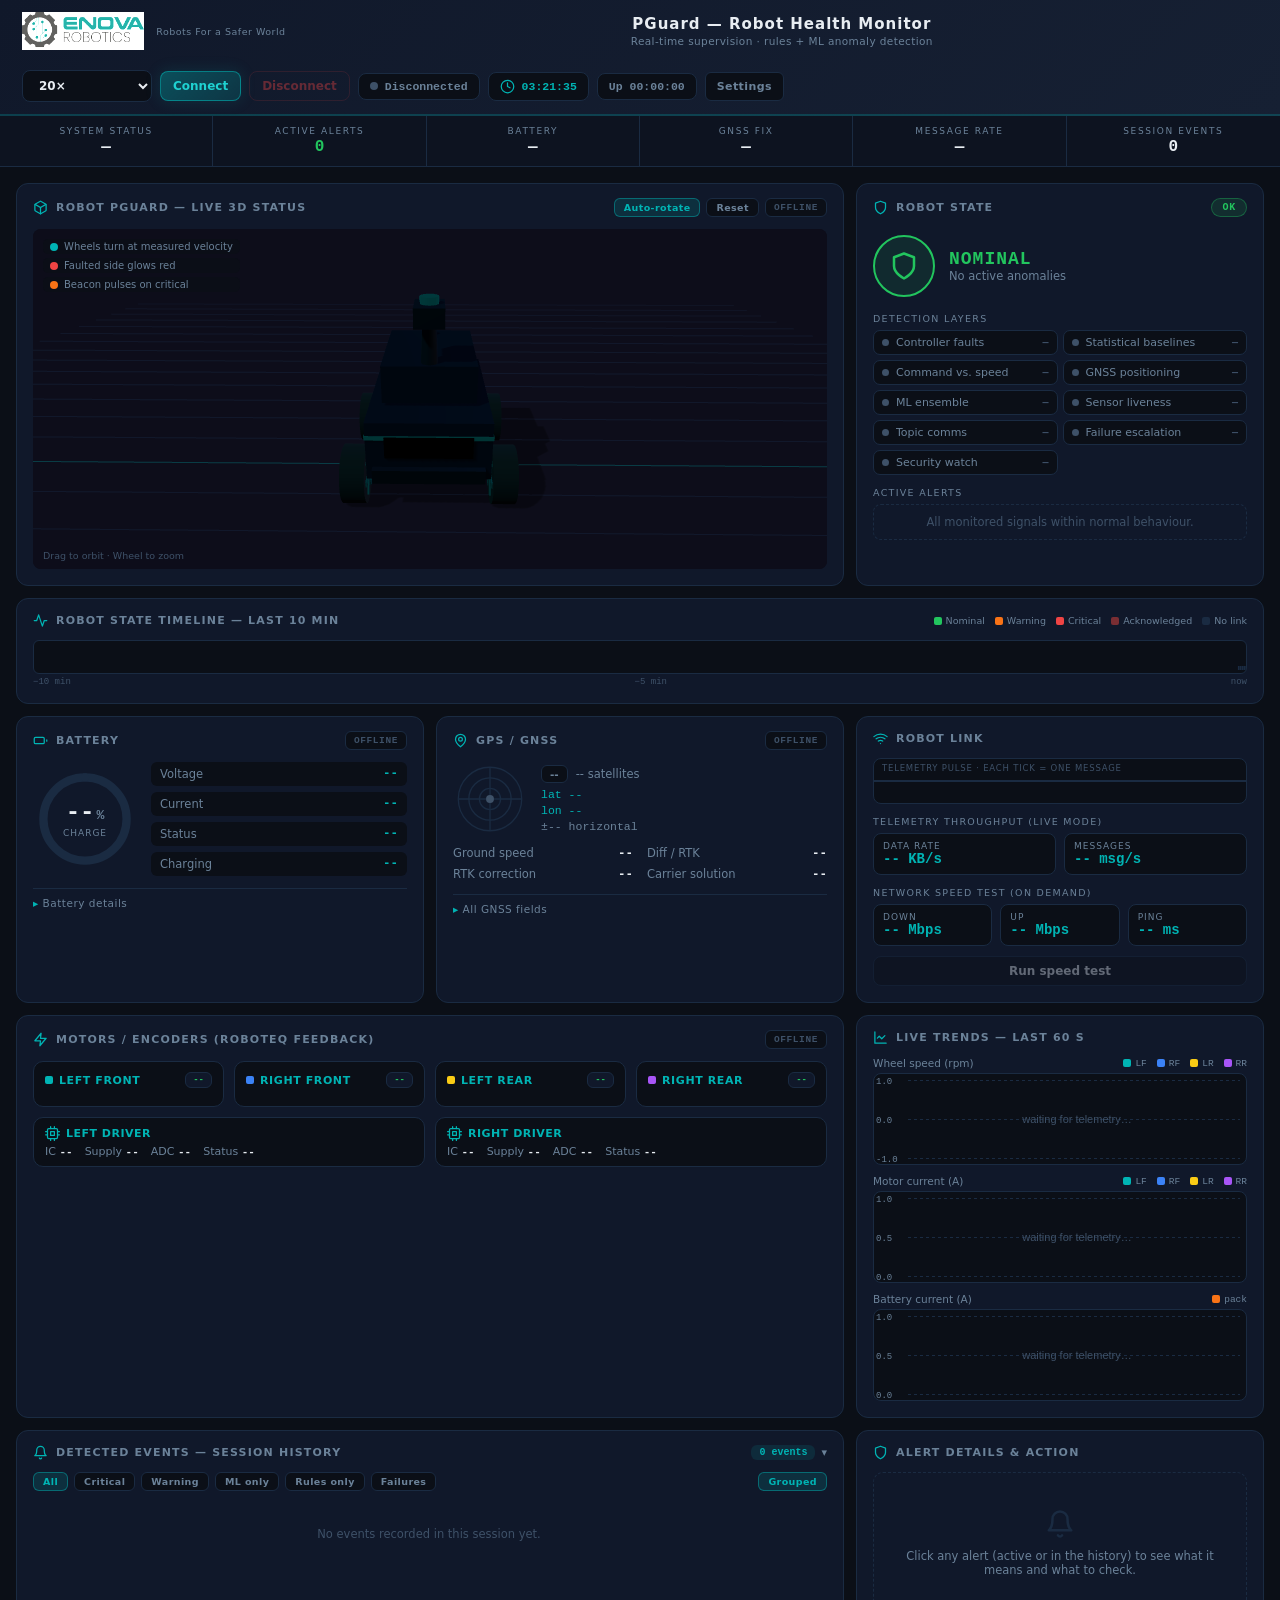
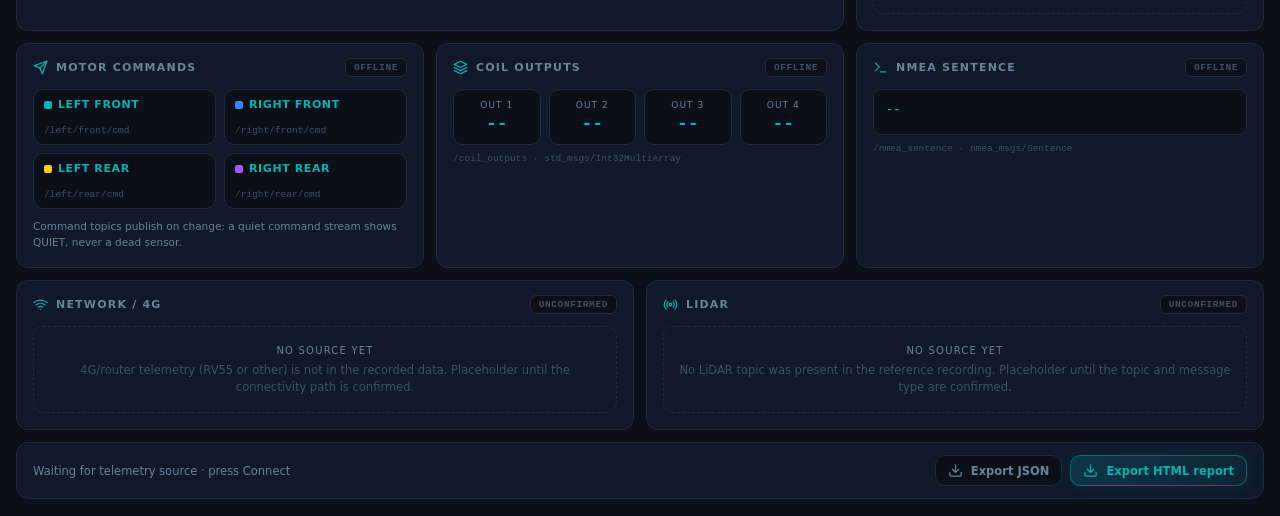
==== commit 68d9b66b: "Security layers, audit log, shared acks, policy and robot address in Settings Security (defense in d" ====
--- a/frontend/index.html
+++ b/frontend/index.html
@@ -59,6 +59,8 @@
     <div id="connPill" class="status-pill offline"><span class="dot"></span><span id="connLabel">Disconnected</span></div>
     <div class="chip-box"><svg class="ic"><use href="#i-clock"/></svg><span id="hdr-clock" class="mono teal">--:--:--</span></div>
     <div class="chip-box"><span class="mono dim">Up <span id="hdr-uptime">00:00:00</span></span></div>
+    <a class="ghost-btn logout-btn" href="/settings.html" title="Accounts and Security watch trusted IPs">Settings</a>
+    <form id="logoutForm" method="post" action="/logout" hidden><button type="submit" class="ghost-btn logout-btn" title="End this operator session">Sign out</button></form>
   </div>
 </header>
 
--- a/frontend/style.css
+++ b/frontend/style.css
@@ -405,6 +405,37 @@
 .health-badge.warn { color: var(--warn); background: rgba(249,115,22,.12); border-color: rgba(249,115,22,.4); }
 .health-badge.crit { color: var(--err); background: rgba(239,68,68,.14); border-color: rgba(239,68,68,.45); }
 .health-badge[hidden] { display: none; }
+#logoutForm[hidden] { display: none; }
+
+/* ---------- settings page ---------- */
+.settings-main { max-width: 1200px; }
+.set-panel { grid-column: span 6; }
+.set-panel.wide { grid-column: span 12; }
+.set-panel[hidden] { display: none; }
+@media (max-width: 980px) { .set-panel { grid-column: span 12; } }
+.set-form { display: flex; flex-direction: column; gap: 10px; margin-top: 4px; }
+.set-form.inline { flex-direction: row; flex-wrap: wrap; margin-top: 12px; }
+.set-form.inline input { flex: 1; min-width: 160px; }
+.set-form label { display: flex; flex-direction: column; gap: 5px; font-size: 10px; text-transform: uppercase; letter-spacing: 1.1px; color: var(--text-dim); }
+.set-form input { padding: 9px 11px; border-radius: 8px; border: 1px solid var(--border); background: var(--well); color: var(--text); font-size: 13px; font-family: var(--sans); text-transform: none; letter-spacing: 0; }
+.set-form input:focus { outline: 2px solid var(--teal); outline-offset: 1px; }
+.set-table { width: 100%; border-collapse: collapse; font-size: 12px; }
+.set-table th { text-align: left; font-size: 9.5px; letter-spacing: 1.1px; text-transform: uppercase; color: var(--text-dim); font-weight: 600; padding: 6px 8px; border-bottom: 1px solid var(--border); }
+.set-table td { padding: 7px 8px; border-bottom: 1px solid var(--border); color: var(--text); }
+.set-table td.dim { color: var(--text-faint); text-align: center; }
+.hint { font-size: 11px; color: var(--text-dim); margin-top: 8px; line-height: 1.45; }
+.tag { font-size: 9px; font-weight: 700; color: var(--teal); border: 1px solid rgba(0,180,180,.45); border-radius: 4px; padding: 0 5px; margin-left: 4px; }
+.danger-btn { color: var(--err); border-color: rgba(239,68,68,.35); }
+.danger-btn:hover { background: rgba(239,68,68,.08); color: var(--err); }
+.warn-text { color: var(--warn); }
+.flash { margin-bottom: 12px; padding: 10px 14px; border-radius: 10px; font-size: 12.5px; border: 1px solid var(--border); }
+.flash[hidden] { display: none; }
+.flash.ok { color: #86EFAC; background: rgba(34,197,94,.08); border-color: rgba(34,197,94,.35); }
+.flash.err { color: #FCA5A5; background: rgba(239,68,68,.08); border-color: rgba(239,68,68,.4); }
+.flash.warn { color: #FDBA74; background: rgba(249,115,22,.08); border-color: rgba(249,115,22,.4); }
+a.export-btn { padding: 7px 12px; font-size: 11.5px; }
+#logoutForm { margin: 0; }
+.logout-btn { padding: 7px 11px; font-size: 11px; }
 
 /* clickable alerts + acknowledged state */
 #healthList li, .health-history-list li[data-hidx] { cursor: pointer; transition: transform .12s, box-shadow .12s; }
@@ -425,3 +456,28 @@
 @media (prefers-reduced-motion: reduce) {
   *, *::before, *::after { animation: none !important; transition: none !important; }
 }
+
+/* audit log (settings) */
+.audit-bar { display: flex; align-items: center; gap: 14px; margin-bottom: 10px; flex-wrap: wrap; }
+.integrity { font-family: var(--mono); font-size: 11.5px; font-weight: 700; padding: 5px 10px; border-radius: 7px; border: 1px solid var(--border); color: var(--text-dim); }
+.integrity.ok { color: #34D399; background: rgba(52,211,153,.10); border-color: rgba(52,211,153,.40); }
+.integrity.bad { color: #FCA5A5; background: rgba(239,68,68,.14); border-color: rgba(239,68,68,.55); }
+.audit-filter { font-size: 11.5px; color: var(--text-dim); display: flex; align-items: center; gap: 6px; margin-left: auto; }
+.audit-scroll { max-height: 420px; overflow-y: auto; }
+.set-table tr.audit-warn td { color: #FCD34D; }
+.set-table tr.audit-warn td:first-child { border-left: 2px solid rgba(250,204,21,.7); }
+
+/* robot connection + policy (settings) */
+.set-row { display: flex; gap: 10px; }
+.set-row > label { flex: 1; }
+.set-row.btns { align-items: center; flex-wrap: wrap; }
+.ok-text { color: #34D399 !important; }
+.err-text { color: #FCA5A5 !important; }
+.policy-grid { display: flex; flex-direction: column; gap: 2px; margin-bottom: 10px; }
+.policy-row { display: flex !important; flex-direction: row !important; align-items: center; justify-content: space-between; gap: 12px; padding: 6px 0; border-bottom: 1px solid var(--border); text-transform: none !important; letter-spacing: 0 !important; }
+.policy-row .pl { font-size: 12px; color: var(--text); }
+.policy-row .pl small { display: block; font-size: 10.5px; color: var(--text-dim); margin-top: 2px; line-height: 1.35; }
+.policy-row .pv { display: flex; align-items: center; gap: 6px; flex-shrink: 0; }
+.policy-row .pv input { width: 86px; margin: 0 !important; text-align: right; }
+.policy-row .pv input.changed { border-color: rgba(250,204,21,.6); }
+.policy-row .pv em { font-style: normal; font-size: 10.5px; color: var(--text-dim); width: 64px; }
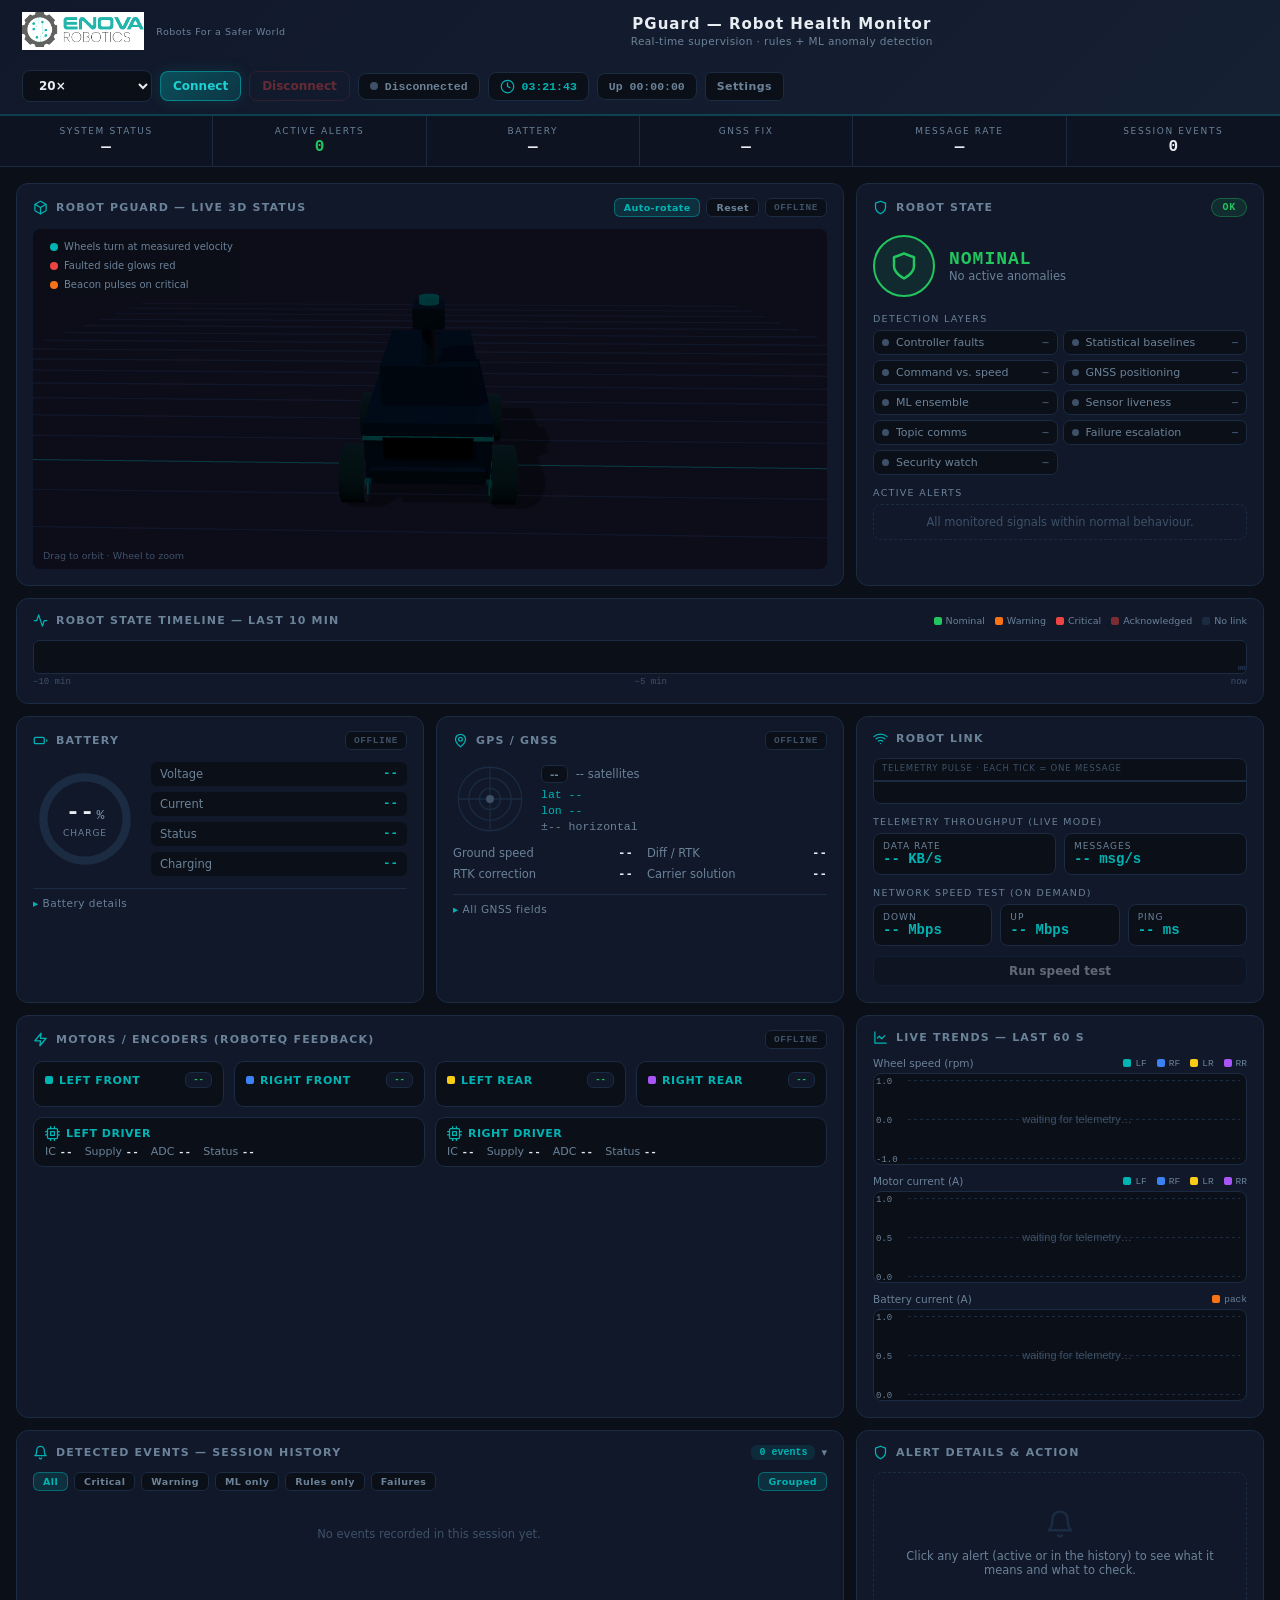
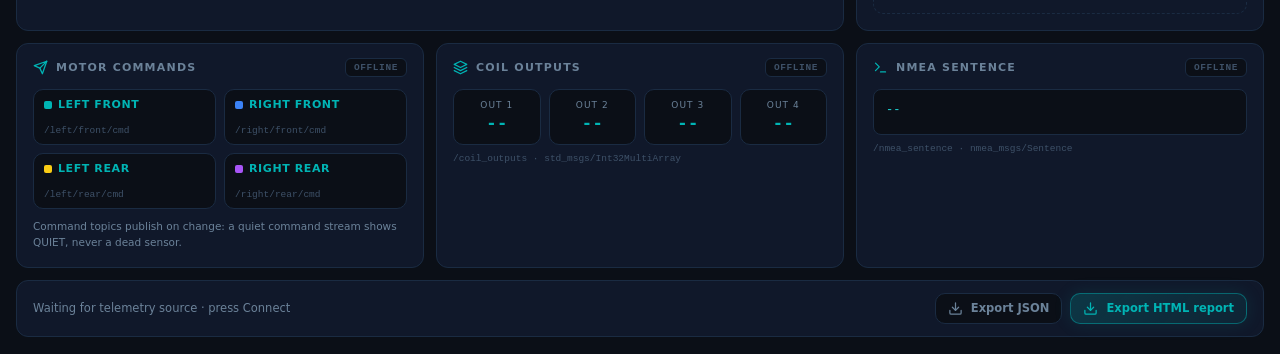
==== commit 29b98866: "Admin and operator roles; remove Network/4G and LiDAR placeholders Roles (least privilege): - users." ====
--- a/frontend/index.html
+++ b/frontend/index.html
@@ -31,7 +31,6 @@
     <symbol id="i-box" viewBox="0 0 24 24"><path d="M21 16V8a2 2 0 0 0-1-1.73l-7-4a2 2 0 0 0-2 0l-7 4A2 2 0 0 0 3 8v8a2 2 0 0 0 1 1.73l7 4a2 2 0 0 0 2 0l7-4A2 2 0 0 0 21 16z"/><polyline points="3.27 6.96 12 12.01 20.73 6.96"/><line x1="12" y1="22.08" x2="12" y2="12"/></symbol>
     <symbol id="i-chart" viewBox="0 0 24 24"><path d="M3 3v18h18"/><path d="m19 9-5 5-4-4-3 3"/></symbol>
     <symbol id="i-layers" viewBox="0 0 24 24"><polygon points="12 2 2 7 12 12 22 7 12 2"/><polyline points="2 17 12 22 22 17"/><polyline points="2 12 12 17 22 12"/></symbol>
-    <symbol id="i-radar" viewBox="0 0 24 24"><circle cx="12" cy="12" r="2"/><path d="M16.24 7.76a6 6 0 0 1 0 8.49M7.76 16.24a6 6 0 0 1 0-8.49M19.07 4.93a10 10 0 0 1 0 14.14M4.93 19.07a10 10 0 0 1 0-14.14"/></symbol>
     <symbol id="i-send" viewBox="0 0 24 24"><line x1="22" y1="2" x2="11" y2="13"/><polygon points="22 2 15 22 11 13 2 9 22 2"/></symbol>
   </defs>
 </svg>
@@ -59,7 +58,7 @@
     <div id="connPill" class="status-pill offline"><span class="dot"></span><span id="connLabel">Disconnected</span></div>
     <div class="chip-box"><svg class="ic"><use href="#i-clock"/></svg><span id="hdr-clock" class="mono teal">--:--:--</span></div>
     <div class="chip-box"><span class="mono dim">Up <span id="hdr-uptime">00:00:00</span></span></div>
-    <a class="ghost-btn logout-btn" href="/settings.html" title="Accounts and Security watch trusted IPs">Settings</a>
+    <a class="ghost-btn logout-btn" id="settingsLink" href="/settings.html" title="Accounts, access lists, robot connection, policy, audit log">Settings</a>
     <form id="logoutForm" method="post" action="/logout" hidden><button type="submit" class="ghost-btn logout-btn" title="End this operator session">Sign out</button></form>
   </div>
 </header>
@@ -380,22 +379,6 @@
       <div class="topic-source">/nmea_sentence · nmea_msgs/Sentence</div>
     </section>
 
-    <!-- PLACEHOLDERS -->
-    <section class="panel panel-ph">
-      <div class="panel-head">
-        <span class="panel-title"><svg class="ic"><use href="#i-wifi"/></svg>Network / 4G</span>
-        <span class="avail offline" id="avail-network">UNCONFIRMED</span>
-      </div>
-      <div class="placeholder"><span class="ph-title">No source yet</span>4G/router telemetry (RV55 or other) is not in the recorded data. Placeholder until the connectivity path is confirmed.</div>
-    </section>
-    <section class="panel panel-ph">
-      <div class="panel-head">
-        <span class="panel-title"><svg class="ic"><use href="#i-radar"/></svg>LiDAR</span>
-        <span class="avail offline" id="avail-lidar">UNCONFIRMED</span>
-      </div>
-      <div class="placeholder"><span class="ph-title">No source yet</span>No LiDAR topic was present in the reference recording. Placeholder until the topic and message type are confirmed.</div>
-    </section>
-
     <!-- FOOTER / EXPORT -->
     <section class="panel panel-export">
       <div class="export-info" id="footer-status">Waiting for telemetry source · press Connect</div>
--- a/frontend/style.css
+++ b/frontend/style.css
@@ -134,12 +134,11 @@
 .panel-commands{ grid-column: span 4; }
 .panel-coil    { grid-column: span 4; }
 .panel-nmea    { grid-column: span 4; }
-.panel-ph      { grid-column: span 6; }
 .panel-export  { grid-column: span 12; }
 
 @media (max-width: 1180px) {
   .panel-3d, .panel-motors, .panel-history, .panel-nmea { grid-column: span 12; }
-  .panel-state, .panel-charts, .panel-commands, .panel-coil, .panel-battery, .panel-gps, .panel-link, .panel-ph, .panel-detail { grid-column: span 6; }
+  .panel-state, .panel-charts, .panel-commands, .panel-coil, .panel-battery, .panel-gps, .panel-link, .panel-detail { grid-column: span 6; }
   .stats-bar { grid-template-columns: repeat(3, 1fr); }
 }
 @media (max-width: 760px) {
@@ -357,8 +356,6 @@
 .topic-source { margin-top: 8px; font-family: var(--mono); font-size: 9.5px; color: var(--text-faint); overflow-wrap: anywhere; }
 .panel-note { font-size: 10.5px; color: var(--text-dim); line-height: 1.5; margin: 10px 0 0; }
 
-.placeholder { border: 1px dashed var(--border); border-radius: 10px; padding: 16px 14px; text-align: center; color: var(--text-faint); font-size: 11.5px; line-height: 1.5; }
-.placeholder .ph-title { display: block; font-size: 10px; letter-spacing: 1.2px; text-transform: uppercase; color: var(--text-dim); margin-bottom: 4px; }
 
 /* ---------- export bar ---------- */
 .panel-export { display: flex; align-items: center; justify-content: space-between; gap: 12px; flex-wrap: wrap; padding: 12px 16px; }
@@ -481,3 +478,9 @@
 .policy-row .pv input { width: 86px; margin: 0 !important; text-align: right; }
 .policy-row .pv input.changed { border-color: rgba(250,204,21,.6); }
 .policy-row .pv em { font-style: normal; font-size: 10.5px; color: var(--text-dim); width: 64px; }
+
+/* roles (settings) */
+.role-tag { font-family: var(--mono); font-size: 10px; font-weight: 700; padding: 2px 7px; border-radius: 6px; color: var(--text-dim); border: 1px solid var(--border); }
+.role-tag.admin { color: var(--teal); border-color: rgba(0,180,180,.5); background: rgba(0,180,180,.1); }
+.row-btns { white-space: nowrap; display: flex; gap: 6px; justify-content: flex-end; }
+.role-select { padding: 9px 11px; border-radius: 8px; border: 1px solid var(--border); background: var(--well); color: var(--text); font-size: 13px; }
